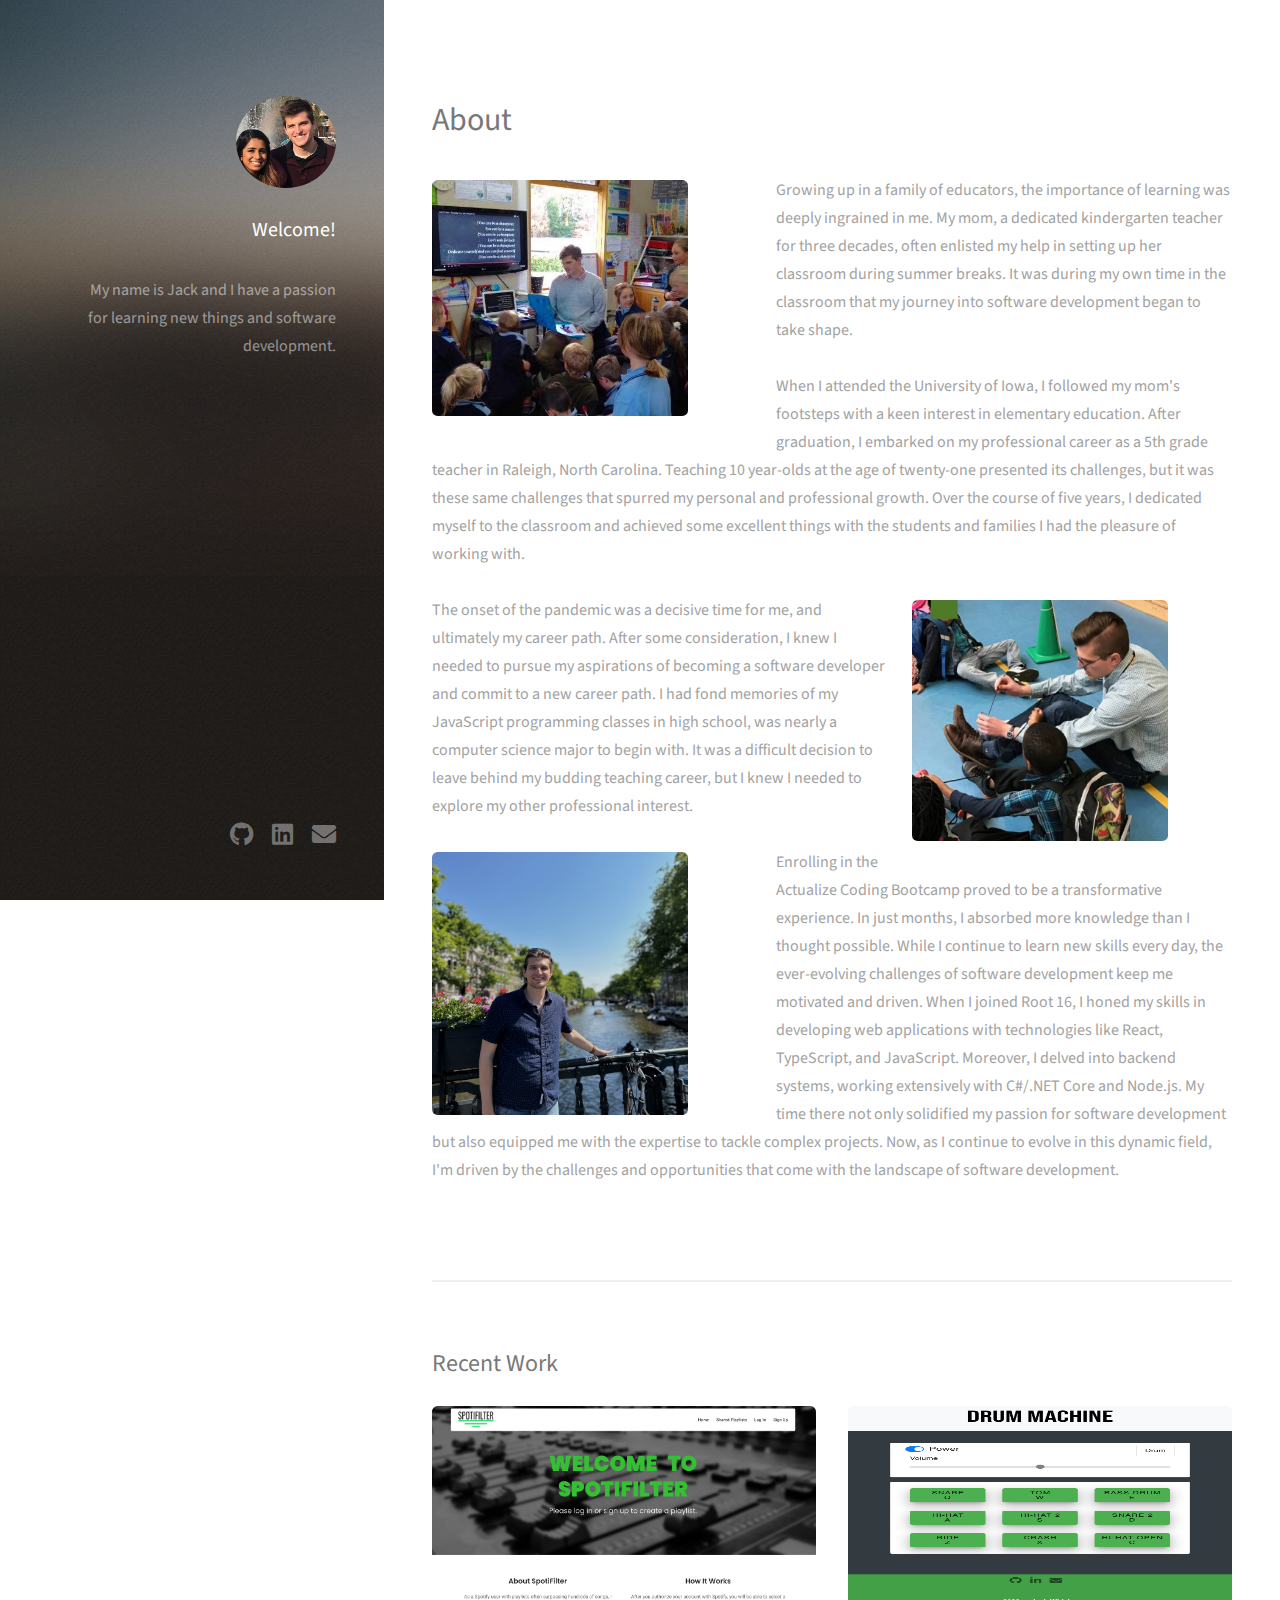
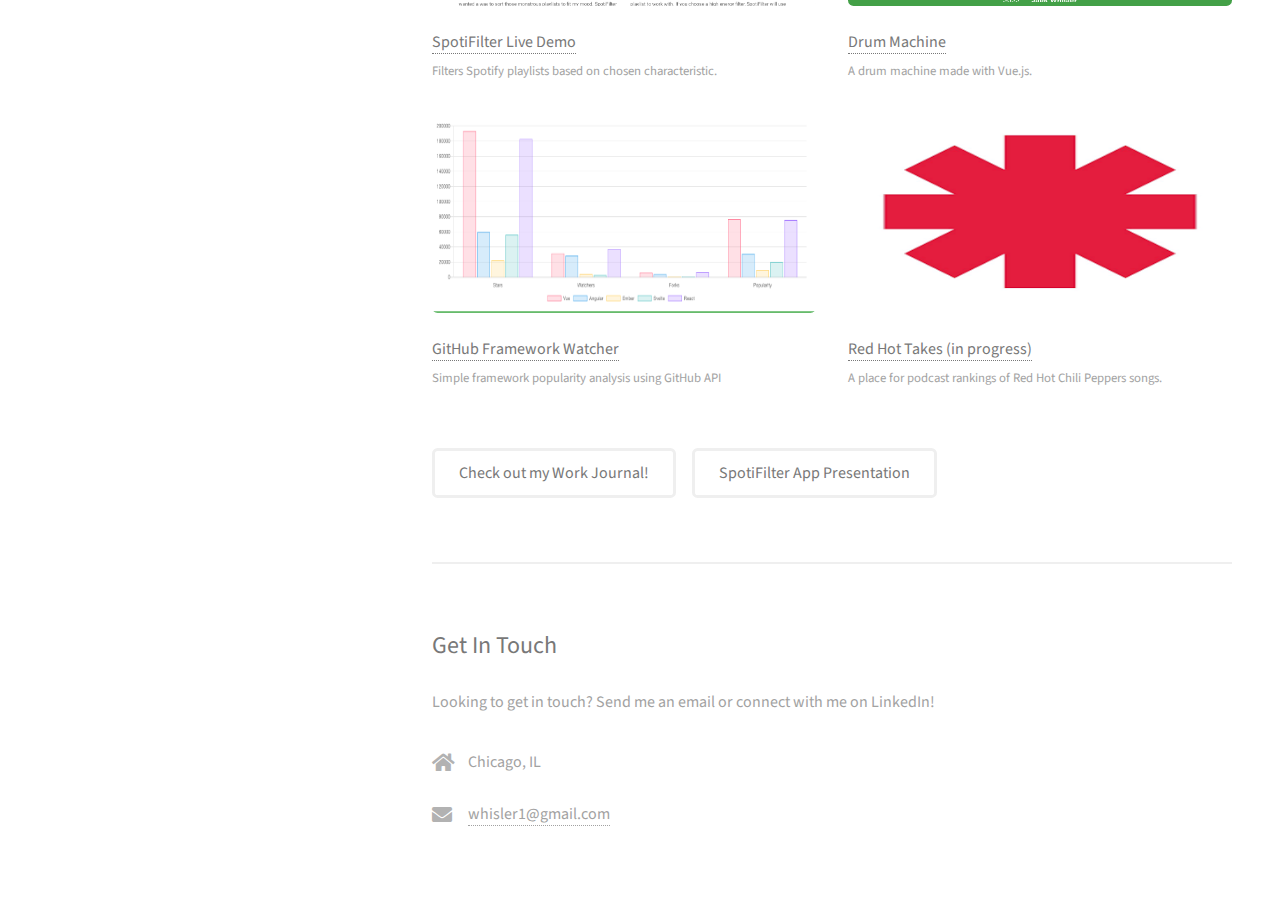
==== index.html @ 27fa299e "bug fixs" ====
<!DOCTYPE HTML>
<!--
	Strata by HTML5 UP
	html5up.net | @ajlkn
	Free for personal and commercial use under the CCA 3.0 license (html5up.net/license)
-->
<html>

<head>
	<title>Jack Whisler</title>
	<meta charset="utf-8" />
	<meta name="viewport" content="width=device-width, initial-scale=1, user-scalable=no" />
	<link rel="icon" href="./images/favicon.ico" />
	<link rel="stylesheet" href="assets/css/main.css" />
</head>

<body>

	<!-- Header -->
	<header id="header">
		<div class="inner">
			<a href="#" class="image avatar"><img src="images/new_york.jpg" alt="" /></a>
			<h1><strong>Welcome!</strong><br /></h1> <br>
				My name is Jack and I have a passion <br />
				for learning new things and software development.</h1>
			</header>
		</div>
	</header>

	<!-- Main -->
	<div id="main">

		<!-- One -->
		<section id="one">
			<header class="major">
				<h2>About</h2>
			</header>
			<p>
				<span class="image left"><img src="images/nz_teaching.jpg" alt="" /></span>
				Growing up in a family of educators, the importance of learning was deeply ingrained in me. My mom, a dedicated
				 kindergarten teacher for three decades, often enlisted my help in setting up her classroom during summer breaks.
				  It was during my own time in the classroom that my journey into software development began to take shape.
			
				<br><br>
			
				When I attended the University of Iowa, I followed my mom's footsteps with a keen 
				interest in elementary education. After graduation, I embarked on my professional career as a 5th grade teacher in Raleigh, North Carolina. 
				Teaching 10 year-olds at the age of twenty-one presented its challenges, but it was these same challenges that spurred my personal and professional growth.
				Over the course of five years, I dedicated myself to the classroom and achieved some excellent things with the students and families I had the pleasure of working with. 
				<br><br>
			
				<span class="image right"><img src="images/teaching.jpg" alt="" /></span>
				The onset of the pandemic was a decisive time for me, and ultimately my career path. After some consideration, I knew I needed to pursue my aspirations 
				of becoming a software developer and commit to a new career path. I had fond memories of my JavaScript programming classes in high school, was 
				nearly a computer science major to begin with. It was a difficult decision to leave behind my 
				budding teaching career, but I knew I needed to explore my other professional interest.
				<br><br>

				<span class="image left"><img src="images/amsterdam.jpg" alt="" /></span>
				Enrolling in the Actualize Coding Bootcamp proved to be a 
				transformative experience. In just months, I absorbed more knowledge than I thought possible. While I continue 
				to learn new skills every day, the ever-evolving challenges of software development keep me motivated and driven. When I joined Root 16, 
				 I honed my skills in developing web applications with technologies like React, TypeScript, and JavaScript. Moreover, I 
				delved into backend systems, working extensively with C#/.NET Core and Node.js. My time there not only solidified my passion for software
				 development but also equipped me with the expertise to tackle complex projects. Now, as I continue to evolve in this dynamic field, I'm driven 
				 by the challenges and opportunities that come with the landscape of software development.

			</p>
			
			<ul class="actions">
				<!--<li><a href="#" class="button">Learn More</a></li>-->
			</ul>
		</section>
		
		
		<section id="two">
		
			<h2>Recent Work</h2>
			<div class="row">
				<article class="col-6 col-12-xsmall work-item">
					<a href="images/Spotifilter.png" class="image fit thumb"><img src="images/Spotifilter.png" alt="" /></a>
					<h3><a href="https://spotifilter.netlify.app/" alt="Spotifilter Landing Page" >SpotiFilter Live Demo</a></h3>
					<p>Filters Spotify playlists based on chosen characteristic.</p>
				</article>
				<article class="col-6 col-12-xsmall work-item">
					<a href="images/drum_machine.png" class="image fit thumb"><img src="images/drum_machine.png" alt="" /></a>
					<h3><a href="https://drum-machine-2022.netlify.app/" alt="Drum Machine" >Drum Machine</a></h3>
					<p>A drum machine made with Vue.js.</p>
				</article>
				<article class="col-6 col-12-xsmall work-item">
					<a href="images/framework_watcher.png" class="image fit thumb"><img src="images/framework_watcher.png" alt="" /></a>
					<h3><a href="https://github-framework-watcher.netlify.app/" alt="Framework Watcher" >GitHub Framework Watcher</a></h3>
					<p>Simple framework popularity analysis using GitHub API</p>
				</article>
				<article class="col-6 col-12-xsmall work-item">
					<a href="images/rhcp.png" class="image fit thumb"><img src="images/rhcp.png" alt="" /></a>
					<h3><a href="https://redhottakes.netlify.app/" alt="RedHotTakes" >Red Hot Takes (in progress)</a></h3>
					<p>A place for podcast rankings of Red Hot Chili Peppers songs.</p>
				</article>

			</div>	
			<br>

			<ul class="actions">
				<li><a href="work-journal.html" class="button">Check out my Work Journal!</a></li>
			
				<li><a href="https://drive.google.com/file/d/1JFw2RTTlNmSMR3A8lr3CQsEeKfN2odBV/view?usp=sharing"  target="_blank" class="button">SpotiFilter App Presentation</a></li>
			</ul>
		</section>

		<!-- Three -->
		<section id="three">

			<h2>Get In Touch</h2>
			<p>Looking to get in touch? Send me an email or connect with me on LinkedIn! </p>
			<div class="row">
			
				<div class="col-4 col-12-small">
					<ul class="labeled-icons">
						<li>
							<h3 class="icon solid fa-home"><span class="label">Location</span></h3>
							Chicago, IL
						<li>
							<h3 class="icon solid fa-envelope"><span class="label">Email</span></h3>
							<a href="#">whisler1@gmail.com</a>
						</li>
					</ul>
				</div>
			</div>
		</section>

		<!-- Four -->
		<!--
		<section id="four">
			<h2>Elements</h2>

			<section>
				<h4>Text</h4>
				<p>This is <b>bold</b> and this is <strong>strong</strong>. This is <i>italic</i> and this is
					<em>emphasized</em>.
					This is <sup>superscript</sup> text and this is <sub>subscript</sub> text.
					This is <u>underlined</u> and this is code: <code>for (;;) { ... }</code>. Finally, <a href="#">this is a
						link</a>.
				</p>
				<hr />
				<header>
					<h4>Heading with a Subtitle</h4>
					<p>Lorem ipsum dolor sit amet nullam id egestas urna aliquam</p>
				</header>
				<p>Nunc lacinia ante nunc ac lobortis. Interdum adipiscing gravida odio porttitor sem non mi integer non
					faucibus ornare mi ut ante amet placerat aliquet. Volutpat eu sed ante lacinia sapien lorem accumsan varius
					montes viverra nibh in adipiscing blandit tempus accumsan.</p>
				<header>
					<h5>Heading with a Subtitle</h5>
					<p>Lorem ipsum dolor sit amet nullam id egestas urna aliquam</p>
				</header>
				<p>Nunc lacinia ante nunc ac lobortis. Interdum adipiscing gravida odio porttitor sem non mi integer non
					faucibus ornare mi ut ante amet placerat aliquet. Volutpat eu sed ante lacinia sapien lorem accumsan varius
					montes viverra nibh in adipiscing blandit tempus accumsan.</p>
				<hr />
				<h2>Heading Level 2</h2>
				<h3>Heading Level 3</h3>
				<h4>Heading Level 4</h4>
				<h5>Heading Level 5</h5>
				<h6>Heading Level 6</h6>
				<hr />
				<h5>Blockquote</h5>
				<blockquote>Fringilla nisl. Donec accumsan interdum nisi, quis tincidunt felis sagittis eget tempus euismod.
					Vestibulum ante ipsum primis in faucibus vestibulum. Blandit adipiscing eu felis iaculis volutpat ac
					adipiscing accumsan faucibus. Vestibulum ante ipsum primis in faucibus lorem ipsum dolor sit amet nullam
					adipiscing eu felis.</blockquote>
				<h5>Preformatted</h5>
				<pre><code>i = 0;

while (!deck.isInOrder()) {
print 'Iteration ' + i;
deck.shuffle();
i++;
}

print 'It took ' + i + ' iterations to sort the deck.';</code></pre>
			</section>

			<section>
				<h4>Lists</h4>
				<div class="row">
					<div class="col-6 col-12-xsmall">
						<h5>Unordered</h5>
						<ul>
							<li>Dolor pulvinar etiam magna etiam.</li>
							<li>Sagittis adipiscing lorem eleifend.</li>
							<li>Felis enim feugiat dolore viverra.</li>
						</ul>
						<h5>Alternate</h5>
						<ul class="alt">
							<li>Dolor pulvinar etiam magna etiam.</li>
							<li>Sagittis adipiscing lorem eleifend.</li>
							<li>Felis enim feugiat dolore viverra.</li>
						</ul>
					</div>
					<div class="col-6 col-12-xsmall">
						<h5>Ordered</h5>
						<ol>
							<li>Dolor pulvinar etiam magna etiam.</li>
							<li>Etiam vel felis at lorem sed viverra.</li>
							<li>Felis enim feugiat dolore viverra.</li>
							<li>Dolor pulvinar etiam magna etiam.</li>
							<li>Etiam vel felis at lorem sed viverra.</li>
							<li>Felis enim feugiat dolore viverra.</li>
						</ol>
						<h5>Icons</h5>
						<ul class="icons">
							<li><a href="https://www.linkedin.com/in/jackwhisler/" class="icon brands fa-github"><span
										class="label">Github</span></a></li>
						</ul>
					</div>
				</div>
				<h5>Actions</h5>
				<ul class="actions">
					<li><a href="#" class="button primary">Default</a></li>
					<li><a href="#" class="button">Default</a></li>
				</ul>
				<ul class="actions small">
					<li><a href="#" class="button primary small">Small</a></li>
					<li><a href="#" class="button small">Small</a></li>
				</ul>
				<div class="row">
					<div class="col-6 col-12-small">
						<ul class="actions stacked">
							<li><a href="#" class="button primary">Default</a></li>
							<li><a href="#" class="button">Default</a></li>
						</ul>
					</div>
					<div class="col-6 col-12-small">
						<ul class="actions stacked">
							<li><a href="#" class="button primary small">Small</a></li>
							<li><a href="#" class="button small">Small</a></li>
						</ul>
					</div>
					<div class="col-6 col-12-small">
						<ul class="actions stacked">
							<li><a href="#" class="button primary fit">Default</a></li>
							<li><a href="#" class="button fit">Default</a></li>
						</ul>
					</div>
					<div class="col-6 col-12-small">
						<ul class="actions stacked">
							<li><a href="#" class="button primary small fit">Small</a></li>
							<li><a href="#" class="button small fit">Small</a></li>
						</ul>
					</div>
				</div>
			</section>

			<section>
				<h4>Table</h4>
				<h5>Default</h5>
				<div class="table-wrapper">
					<table>
						<thead>
							<tr>
								<th>Name</th>
								<th>Description</th>
								<th>Price</th>
							</tr>
						</thead>
						<tbody>
							<tr>
								<td>Item One</td>
								<td>Ante turpis integer aliquet porttitor.</td>
								<td>29.99</td>
							</tr>
							<tr>
								<td>Item Two</td>
								<td>Vis ac commodo adipiscing arcu aliquet.</td>
								<td>19.99</td>
							</tr>
							<tr>
								<td>Item Three</td>
								<td> Morbi faucibus arcu accumsan lorem.</td>
								<td>29.99</td>
							</tr>
							<tr>
								<td>Item Four</td>
								<td>Vitae integer tempus condimentum.</td>
								<td>19.99</td>
							</tr>
							<tr>
								<td>Item Five</td>
								<td>Ante turpis integer aliquet porttitor.</td>
								<td>29.99</td>
							</tr>
						</tbody>
						<tfoot>
							<tr>
								<td colspan="2"></td>
								<td>100.00</td>
							</tr>
						</tfoot>
					</table>
				</div>

				<h5>Alternate</h5>
				<div class="table-wrapper">
					<table class="alt">
						<thead>
							<tr>
								<th>Name</th>
								<th>Description</th>
								<th>Price</th>
							</tr>
						</thead>
						<tbody>
							<tr>
								<td>Item One</td>
								<td>Ante turpis integer aliquet porttitor.</td>
								<td>29.99</td>
							</tr>
							<tr>
								<td>Item Two</td>
								<td>Vis ac commodo adipiscing arcu aliquet.</td>
								<td>19.99</td>
							</tr>
							<tr>
								<td>Item Three</td>
								<td> Morbi faucibus arcu accumsan lorem.</td>
								<td>29.99</td>
							</tr>
							<tr>
								<td>Item Four</td>
								<td>Vitae integer tempus condimentum.</td>
								<td>19.99</td>
							</tr>
							<tr>
								<td>Item Five</td>
								<td>Ante turpis integer aliquet porttitor.</td>
								<td>29.99</td>
							</tr>
						</tbody>
						<tfoot>
							<tr>
								<td colspan="2"></td>
								<td>100.00</td>
							</tr>
						</tfoot>
					</table>
				</div>
			</section>

			<section>
				<h4>Buttons</h4>
				<ul class="actions">
					<li><a href="#" class="button primary">Primary</a></li>
					<li><a href="#" class="button">Default</a></li>
				</ul>
				<ul class="actions">
					<li><a href="#" class="button large">Large</a></li>
					<li><a href="#" class="button">Default</a></li>
					<li><a href="#" class="button small">Small</a></li>
				</ul>
				<ul class="actions fit">
					<li><a href="#" class="button primary fit">Fit</a></li>
					<li><a href="#" class="button fit">Fit</a></li>
				</ul>
				<ul class="actions fit small">
					<li><a href="#" class="button primary fit small">Fit + Small</a></li>
					<li><a href="#" class="button fit small">Fit + Small</a></li>
				</ul>
				<ul class="actions">
					<li><a href="#" class="button primary icon solid fa-download">Icon</a></li>
					<li><a href="#" class="button icon solid fa-download">Icon</a></li>
				</ul>
				<ul class="actions">
					<li><span class="button primary disabled">Primary</span></li>
					<li><span class="button disabled">Default</span></li>
				</ul>
			</section>

			<section>
				<h4>Form</h4>
				<form method="post" action="#">
					<div class="row gtr-uniform gtr-50">
						<div class="col-6 col-12-xsmall">
							<input type="text" name="demo-name" id="demo-name" value="" placeholder="Name" />
						</div>
						<div class="col-6 col-12-xsmall">
							<input type="email" name="demo-email" id="demo-email" value="" placeholder="Email" />
						</div>
						<div class="col-12">
							<select name="demo-category" id="demo-category">
								<option value="">- Category -</option>
								<option value="1">Manufacturing</option>
								<option value="1">Shipping</option>
								<option value="1">Administration</option>
								<option value="1">Human Resources</option>
							</select>
						</div>
						<div class="col-4 col-12-small">
							<input type="radio" id="demo-priority-low" name="demo-priority" checked>
							<label for="demo-priority-low">Low Priority</label>
						</div>
						<div class="col-4 col-12-small">
							<input type="radio" id="demo-priority-normal" name="demo-priority">
							<label for="demo-priority-normal">Normal Priority</label>
						</div>
						<div class="col-4 col-12-small">
							<input type="radio" id="demo-priority-high" name="demo-priority">
							<label for="demo-priority-high">High Priority</label>
						</div>
						<div class="col-6 col-12-small">
							<input type="checkbox" id="demo-copy" name="demo-copy">
							<label for="demo-copy">Email me a copy of this message</label>
						</div>
						<div class="col-6 col-12-small">
							<input type="checkbox" id="demo-human" name="demo-human" checked>
							<label for="demo-human">I am a human and not a robot</label>
						</div>
						<div class="col-12">
							<textarea name="demo-message" id="demo-message" placeholder="Enter your message" rows="6"></textarea>
						</div>
						<div class="col-12">
							<ul class="actions">
								<li><input type="submit" value="Send Message" class="primary" /></li>
								<li><input type="reset" value="Reset" /></li>
							</ul>
						</div>
					</div>
				</form>
			</section>

			<section>
				<h4>Image</h4>
				<h5>Fit</h5>
				<div class="box alt">
					<div class="row gtr-50 gtr-uniform">
						<div class="col-12"><span class="image fit"><img src="images/fulls/05.jpg" alt="" /></span></div>
						<div class="col-4"><span class="image fit"><img src="images/thumbs/01.jpg" alt="" /></span></div>
						<div class="col-4"><span class="image fit"><img src="images/thumbs/02.jpg" alt="" /></span></div>
						<div class="col-4"><span class="image fit"><img src="images/thumbs/03.jpg" alt="" /></span></div>
						<div class="col-4"><span class="image fit"><img src="images/thumbs/04.jpg" alt="" /></span></div>
						<div class="col-4"><span class="image fit"><img src="images/thumbs/05.jpg" alt="" /></span></div>
						<div class="col-4"><span class="image fit"><img src="images/thumbs/06.jpg" alt="" /></span></div>
						<div class="col-4"><span class="image fit"><img src="images/thumbs/03.jpg" alt="" /></span></div>
						<div class="col-4"><span class="image fit"><img src="images/thumbs/02.jpg" alt="" /></span></div>
						<div class="col-4"><span class="image fit"><img src="images/thumbs/01.jpg" alt="" /></span></div>
					</div>
				</div>
				<h5>Left &amp; Right</h5>
				<p><span class="image left"><img src="images/avatar.jpg" alt="" /></span>Fringilla nisl. Donec accumsan interdum
					nisi, quis tincidunt felis sagittis eget. tempus euismod. Vestibulum ante ipsum primis in faucibus vestibulum.
					Blandit adipiscing eu felis iaculis volutpat ac adipiscing accumsan eu faucibus. Integer ac pellentesque
					praesent tincidunt felis sagittis eget. tempus euismod. Vestibulum ante ipsum primis in faucibus vestibulum.
					Blandit adipiscing eu felis iaculis volutpat ac adipiscing accumsan eu faucibus. Integer ac pellentesque
					praesent. Donec accumsan interdum nisi, quis tincidunt felis sagittis eget. tempus euismod. Vestibulum ante
					ipsum primis in faucibus vestibulum. Blandit adipiscing eu felis iaculis volutpat ac adipiscing accumsan eu
					faucibus. Integer ac pellentesque praesent tincidunt felis sagittis eget. tempus euismod. Vestibulum ante
					ipsum primis in faucibus vestibulum. Blandit adipiscing eu felis iaculis volutpat ac adipiscing accumsan eu
					faucibus. Integer ac pellentesque praesent.</p>
				<p><span class="image right"><img src="images/avatar.jpg" alt="" /></span>Fringilla nisl. Donec accumsan
					interdum nisi, quis tincidunt felis sagittis eget. tempus euismod. Vestibulum ante ipsum primis in faucibus
					vestibulum. Blandit adipiscing eu felis iaculis volutpat ac adipiscing accumsan eu faucibus. Integer ac
					pellentesque praesent tincidunt felis sagittis eget. tempus euismod. Vestibulum ante ipsum primis in faucibus
					vestibulum. Blandit adipiscing eu felis iaculis volutpat ac adipiscing accumsan eu faucibus. Integer ac
					pellentesque praesent. Donec accumsan interdum nisi, quis tincidunt felis sagittis eget. tempus euismod.
					Vestibulum ante ipsum primis in faucibus vestibulum. Blandit adipiscing eu felis iaculis volutpat ac
					adipiscing accumsan eu faucibus. Integer ac pellentesque praesent tincidunt felis sagittis eget. tempus
					euismod. Vestibulum ante ipsum primis in faucibus vestibulum. Blandit adipiscing eu felis iaculis volutpat ac
					adipiscing accumsan eu faucibus. Integer ac pellentesque praesent.</p>
			</section>

		</section>


	</div>
-->
		<!-- Footer -->
		<footer id="footer">
			<div class="inner">

				<ul class="icons">
					<li><a href="https://github.com/jackwhisler1" target="_blank" class="icon brands fa-github"><span
								class="label">Github</span></a>
					</li>
					<li><a href="https://www.linkedin.com/in/jackwhisler/" target="_blank" class="icon brands fa-linkedin"><span
								class="label">LinkedIn</span></a>
					</li>
					<li><a href="mailto:whisler1@gmail.com" target="_blank" class="icon solid fa-envelope"><span
								class="label">Email</span></a>
					</li>
				</ul>
			</div>
		</footer>

		<!-- Scripts -->
		<script src="assets/js/jquery.min.js"></script>
		<script src="assets/js/jquery.poptrox.min.js"></script>
		<script src="assets/js/browser.min.js"></script>
		<script src="assets/js/breakpoints.min.js"></script>
		<script src="assets/js/util.js"></script>
		<script src="assets/js/main.js"></script>

</body>

</html>
---- assets/css/main.css ----
@import url("fontawesome-all.min.css");
@import url("https://fonts.googleapis.com/css?family=Source+Sans+Pro:400,400italic");

/*
	Strata by HTML5 UP
	html5up.net | @ajlkn
	Free for personal and commercial use under the CCA 3.0 license (html5up.net/license)
*/

.work-journal h1 {
  color: black;
  font-family: "Frijole", cursive;
  font-size: 3em !important;
}

html,
body,
div,
span,
applet,
object,
iframe,
h1,
h2,
h3,
h4,
h5,
h6,
p,
blockquote,
pre,
a,
abbr,
acronym,
address,
big,
cite,
code,
del,
dfn,
em,
img,
ins,
kbd,
q,
s,
samp,
small,
strike,
strong,
sub,
sup,
tt,
var,
b,
u,
i,
center,
dl,
dt,
dd,
ol,
ul,
li,
fieldset,
form,
label,
legend,
table,
caption,
tbody,
tfoot,
thead,
tr,
th,
td,
article,
aside,
canvas,
details,
embed,
figure,
figcaption,
footer,
header,
hgroup,
menu,
nav,
output,
ruby,
section,
summary,
time,
mark,
audio,
video {
  margin: 0;
  padding: 0;
  border: 0;
  font-size: 100%;
  font: inherit;
  vertical-align: baseline;
}

article,
aside,
details,
figcaption,
figure,
footer,
header,
hgroup,
menu,
nav,
section {
  display: block;
}

body {
  line-height: 1;
}

ol,
ul {
  list-style: none;
}

blockquote,
q {
  quotes: none;
}

blockquote:before,
blockquote:after,
q:before,
q:after {
  content: "";
  content: none;
}

table {
  border-collapse: collapse;
  border-spacing: 0;
}

body {
  -webkit-text-size-adjust: none;
}

mark {
  background-color: transparent;
  color: inherit;
}

input::-moz-focus-inner {
  border: 0;
  padding: 0;
}

input,
select,
textarea {
  -moz-appearance: none;
  -webkit-appearance: none;
  -ms-appearance: none;
  appearance: none;
}

/* Basic */

html {
  box-sizing: border-box;
}

*,
*:before,
*:after {
  box-sizing: inherit;
}

body {
  background: #fff;
}

body.is-preload *,
body.is-preload *:before,
body.is-preload *:after {
  -moz-animation: none !important;
  -webkit-animation: none !important;
  -ms-animation: none !important;
  animation: none !important;
  -moz-transition: none !important;
  -webkit-transition: none !important;
  -ms-transition: none !important;
  transition: none !important;
}

body,
input,
select,
textarea {
  color: #a2a2a2;
  font-family: "Source Sans Pro", Helvetica, sans-serif;
  font-size: 16pt;
  font-weight: 400;
  line-height: 1.75em;
}

a {
  -moz-transition: color 0.2s ease-in-out, border-color 0.2s ease-in-out;
  -webkit-transition: color 0.2s ease-in-out, border-color 0.2s ease-in-out;
  -ms-transition: color 0.2s ease-in-out, border-color 0.2s ease-in-out;
  transition: color 0.2s ease-in-out, border-color 0.2s ease-in-out;
  border-bottom: dotted 1px;
  color: #49bf9d;
  text-decoration: none;
}

a:hover {
  border-bottom-color: transparent;
  color: #49bf9d !important;
  text-decoration: none;
}

strong,
b {
  color: #787878;
  font-weight: 400;
}

em,
i {
  font-style: italic;
}

p {
  margin: 0 0 2em 0;
}

h1,
h2,
h3,
h4,
h5,
h6 {
  color: #787878;
  font-weight: 400;
  line-height: 1em;
  margin: 0 0 1em 0;
}

h1 a,
h2 a,
h3 a,
h4 a,
h5 a,
h6 a {
  color: inherit;
  text-decoration: none;
}

h1 {
  font-size: 2em;
  line-height: 1.5em;
}

h2 {
  font-size: 1.5em;
  line-height: 1.5em;
}

h3 {
  font-size: 1.25em;
  line-height: 1.5em;
}

h4 {
  font-size: 1.1em;
  line-height: 1.5em;
}

h5 {
  font-size: 0.9em;
  line-height: 1.5em;
}

h6 {
  font-size: 0.7em;
  line-height: 1.5em;
}

sub {
  font-size: 0.8em;
  position: relative;
  top: 0.5em;
}

sup {
  font-size: 0.8em;
  position: relative;
  top: -0.5em;
}

hr {
  border: 0;
  border-bottom: solid 2px #efefef;
  margin: 2em 0;
}

hr.major {
  margin: 3em 0;
}

blockquote {
  border-left: solid 6px #efefef;
  font-style: italic;
  margin: 0 0 2em 0;
  padding: 0.5em 0 0.5em 1.5em;
}

code {
  background: #f7f7f7;
  border-radius: 0.35em;
  border: solid 2px #efefef;
  font-family: "Courier New", monospace;
  font-size: 0.9em;
  margin: 0 0.25em;
  padding: 0.25em 0.65em;
}

pre {
  -webkit-overflow-scrolling: touch;
  font-family: "Courier New", monospace;
  font-size: 0.9em;
  margin: 0 0 2em 0;
}

pre code {
  display: block;
  line-height: 1.75em;
  padding: 1em 1.5em;
  overflow-x: auto;
}

.align-left {
  text-align: left;
}

.align-center {
  text-align: center;
}

.align-right {
  text-align: right;
}

/* Container */

.container {
  margin: 0 auto;
  max-width: calc(100% - 4em);
  width: 100%;
}

.container.xsmall {
  width: 25%;
}

.container.small {
  width: 50%;
}

.container.medium {
  width: 75%;
}

.container.large {
  width: 125%;
}

.container.xlarge {
  width: 150%;
}

.container.max {
  width: 100%;
}

@media screen and (max-width: 980px) {
  .container {
    width: 100% !important;
    max-width: 100% !important;
  }
}

@media screen and (max-width: 480px) {
  .container {
    max-width: calc(100% - 3em);
  }
}

/* Row */

.row {
  display: flex;
  flex-wrap: wrap;
  box-sizing: border-box;
  align-items: stretch;
}

.row > * {
  box-sizing: border-box;
}

.row.gtr-uniform > * > :last-child {
  margin-bottom: 0;
}

.row.aln-left {
  justify-content: flex-start;
}

.row.aln-center {
  justify-content: center;
}

.row.aln-right {
  justify-content: flex-end;
}

.row.aln-top {
  align-items: flex-start;
}

.row.aln-middle {
  align-items: center;
}

.row.aln-bottom {
  align-items: flex-end;
}

.row > .imp {
  order: -1;
}

.row > .col-1 {
  width: 8.33333%;
}

.row > .off-1 {
  margin-left: 8.33333%;
}

.row > .col-2 {
  width: 16.66667%;
}

.row > .off-2 {
  margin-left: 16.66667%;
}

.row > .col-3 {
  width: 25%;
}

.row > .off-3 {
  margin-left: 25%;
}

.row > .col-4 {
  width: 33.33333%;
}

.row > .off-4 {
  margin-left: 33.33333%;
}

.row > .col-5 {
  width: 41.66667%;
}

.row > .off-5 {
  margin-left: 41.66667%;
}

.row > .col-6 {
  width: 50%;
}

.row > .off-6 {
  margin-left: 50%;
}

.row > .col-7 {
  width: 58.33333%;
}

.row > .off-7 {
  margin-left: 58.33333%;
}

.row > .col-8 {
  width: 66.66667%;
}

.row > .off-8 {
  margin-left: 66.66667%;
}

.row > .col-9 {
  width: 75%;
}

.row > .off-9 {
  margin-left: 75%;
}

.row > .col-10 {
  width: 83.33333%;
}

.row > .off-10 {
  margin-left: 83.33333%;
}

.row > .col-11 {
  width: 91.66667%;
}

.row > .off-11 {
  margin-left: 91.66667%;
}

.row > .col-12 {
  width: 100%;
}

.row > .off-12 {
  margin-left: 100%;
}

.row.gtr-0 {
  margin-top: 0;
  margin-left: 0em;
}

.row.gtr-0 > * {
  padding: 0 0 0 0em;
}

.row.gtr-0.gtr-uniform {
  margin-top: 0em;
}

.row.gtr-0.gtr-uniform > * {
  padding-top: 0em;
}

.row.gtr-25 {
  margin-top: 0;
  margin-left: -0.625em;
}

.row.gtr-25 > * {
  padding: 0 0 0 0.625em;
}

.row.gtr-25.gtr-uniform {
  margin-top: -0.625em;
}

.row.gtr-25.gtr-uniform > * {
  padding-top: 0.625em;
}

.row.gtr-50 {
  margin-top: 0;
  margin-left: -1.25em;
}

.row.gtr-50 > * {
  padding: 0 0 0 1.25em;
}

.row.gtr-50.gtr-uniform {
  margin-top: -1.25em;
}

.row.gtr-50.gtr-uniform > * {
  padding-top: 1.25em;
}

.row {
  margin-top: 0;
  margin-left: -2.5em;
}

.row > * {
  padding: 0 0 0 2.5em;
}

.row.gtr-uniform {
  margin-top: -2.5em;
}

.row.gtr-uniform > * {
  padding-top: 2.5em;
}

.row.gtr-150 {
  margin-top: 0;
  margin-left: -3.75em;
}

.row.gtr-150 > * {
  padding: 0 0 0 3.75em;
}

.row.gtr-150.gtr-uniform {
  margin-top: -3.75em;
}

.row.gtr-150.gtr-uniform > * {
  padding-top: 3.75em;
}

.row.gtr-200 {
  margin-top: 0;
  margin-left: -5em;
}

.row.gtr-200 > * {
  padding: 0 0 0 5em;
}

.row.gtr-200.gtr-uniform {
  margin-top: -5em;
}

.row.gtr-200.gtr-uniform > * {
  padding-top: 5em;
}

@media screen and (max-width: 1800px) {
  .row {
    display: flex;
    flex-wrap: wrap;
    box-sizing: border-box;
    align-items: stretch;
  }

  .row > * {
    box-sizing: border-box;
  }

  .row.gtr-uniform > * > :last-child {
    margin-bottom: 0;
  }

  .row.aln-left {
    justify-content: flex-start;
  }

  .row.aln-center {
    justify-content: center;
  }

  .row.aln-right {
    justify-content: flex-end;
  }

  .row.aln-top {
    align-items: flex-start;
  }

  .row.aln-middle {
    align-items: center;
  }

  .row.aln-bottom {
    align-items: flex-end;
  }

  .row > .imp-xlarge {
    order: -1;
  }

  .row > .col-1-xlarge {
    width: 8.33333%;
  }

  .row > .off-1-xlarge {
    margin-left: 8.33333%;
  }

  .row > .col-2-xlarge {
    width: 16.66667%;
  }

  .row > .off-2-xlarge {
    margin-left: 16.66667%;
  }

  .row > .col-3-xlarge {
    width: 25%;
  }

  .row > .off-3-xlarge {
    margin-left: 25%;
  }

  .row > .col-4-xlarge {
    width: 33.33333%;
  }

  .row > .off-4-xlarge {
    margin-left: 33.33333%;
  }

  .row > .col-5-xlarge {
    width: 41.66667%;
  }

  .row > .off-5-xlarge {
    margin-left: 41.66667%;
  }

  .row > .col-6-xlarge {
    width: 50%;
  }

  .row > .off-6-xlarge {
    margin-left: 50%;
  }

  .row > .col-7-xlarge {
    width: 58.33333%;
  }

  .row > .off-7-xlarge {
    margin-left: 58.33333%;
  }

  .row > .col-8-xlarge {
    width: 66.66667%;
  }

  .row > .off-8-xlarge {
    margin-left: 66.66667%;
  }

  .row > .col-9-xlarge {
    width: 75%;
  }

  .row > .off-9-xlarge {
    margin-left: 75%;
  }

  .row > .col-10-xlarge {
    width: 83.33333%;
  }

  .row > .off-10-xlarge {
    margin-left: 83.33333%;
  }

  .row > .col-11-xlarge {
    width: 91.66667%;
  }

  .row > .off-11-xlarge {
    margin-left: 91.66667%;
  }

  .row > .col-12-xlarge {
    width: 100%;
  }

  .row > .off-12-xlarge {
    margin-left: 100%;
  }

  .row.gtr-0 {
    margin-top: 0;
    margin-left: 0em;
  }

  .row.gtr-0 > * {
    padding: 0 0 0 0em;
  }

  .row.gtr-0.gtr-uniform {
    margin-top: 0em;
  }

  .row.gtr-0.gtr-uniform > * {
    padding-top: 0em;
  }

  .row.gtr-25 {
    margin-top: 0;
    margin-left: -0.625em;
  }

  .row.gtr-25 > * {
    padding: 0 0 0 0.625em;
  }

  .row.gtr-25.gtr-uniform {
    margin-top: -0.625em;
  }

  .row.gtr-25.gtr-uniform > * {
    padding-top: 0.625em;
  }

  .row.gtr-50 {
    margin-top: 0;
    margin-left: -1.25em;
  }

  .row.gtr-50 > * {
    padding: 0 0 0 1.25em;
  }

  .row.gtr-50.gtr-uniform {
    margin-top: -1.25em;
  }

  .row.gtr-50.gtr-uniform > * {
    padding-top: 1.25em;
  }

  .row {
    margin-top: 0;
    margin-left: -2.5em;
  }

  .row > * {
    padding: 0 0 0 2.5em;
  }

  .row.gtr-uniform {
    margin-top: -2.5em;
  }

  .row.gtr-uniform > * {
    padding-top: 2.5em;
  }

  .row.gtr-150 {
    margin-top: 0;
    margin-left: -3.75em;
  }

  .row.gtr-150 > * {
    padding: 0 0 0 3.75em;
  }

  .row.gtr-150.gtr-uniform {
    margin-top: -3.75em;
  }

  .row.gtr-150.gtr-uniform > * {
    padding-top: 3.75em;
  }

  .row.gtr-200 {
    margin-top: 0;
    margin-left: -5em;
  }

  .row.gtr-200 > * {
    padding: 0 0 0 5em;
  }

  .row.gtr-200.gtr-uniform {
    margin-top: -5em;
  }

  .row.gtr-200.gtr-uniform > * {
    padding-top: 5em;
  }
}

@media screen and (max-width: 1280px) {
  .row {
    display: flex;
    flex-wrap: wrap;
    box-sizing: border-box;
    align-items: stretch;
  }

  .row > * {
    box-sizing: border-box;
  }

  .row.gtr-uniform > * > :last-child {
    margin-bottom: 0;
  }

  .row.aln-left {
    justify-content: flex-start;
  }

  .row.aln-center {
    justify-content: center;
  }

  .row.aln-right {
    justify-content: flex-end;
  }

  .row.aln-top {
    align-items: flex-start;
  }

  .row.aln-middle {
    align-items: center;
  }

  .row.aln-bottom {
    align-items: flex-end;
  }

  .row > .imp-large {
    order: -1;
  }

  .row > .col-1-large {
    width: 8.33333%;
  }

  .row > .off-1-large {
    margin-left: 8.33333%;
  }

  .row > .col-2-large {
    width: 16.66667%;
  }

  .row > .off-2-large {
    margin-left: 16.66667%;
  }

  .row > .col-3-large {
    width: 25%;
  }

  .row > .off-3-large {
    margin-left: 25%;
  }

  .row > .col-4-large {
    width: 33.33333%;
  }

  .row > .off-4-large {
    margin-left: 33.33333%;
  }

  .row > .col-5-large {
    width: 41.66667%;
  }

  .row > .off-5-large {
    margin-left: 41.66667%;
  }

  .row > .col-6-large {
    width: 50%;
  }

  .row > .off-6-large {
    margin-left: 50%;
  }

  .row > .col-7-large {
    width: 58.33333%;
  }

  .row > .off-7-large {
    margin-left: 58.33333%;
  }

  .row > .col-8-large {
    width: 66.66667%;
  }

  .row > .off-8-large {
    margin-left: 66.66667%;
  }

  .row > .col-9-large {
    width: 75%;
  }

  .row > .off-9-large {
    margin-left: 75%;
  }

  .row > .col-10-large {
    width: 83.33333%;
  }

  .row > .off-10-large {
    margin-left: 83.33333%;
  }

  .row > .col-11-large {
    width: 91.66667%;
  }

  .row > .off-11-large {
    margin-left: 91.66667%;
  }

  .row > .col-12-large {
    width: 100%;
  }

  .row > .off-12-large {
    margin-left: 100%;
  }

  .row.gtr-0 {
    margin-top: 0;
    margin-left: 0em;
  }

  .row.gtr-0 > * {
    padding: 0 0 0 0em;
  }

  .row.gtr-0.gtr-uniform {
    margin-top: 0em;
  }

  .row.gtr-0.gtr-uniform > * {
    padding-top: 0em;
  }

  .row.gtr-25 {
    margin-top: 0;
    margin-left: -0.5em;
  }

  .row.gtr-25 > * {
    padding: 0 0 0 0.5em;
  }

  .row.gtr-25.gtr-uniform {
    margin-top: -0.5em;
  }

  .row.gtr-25.gtr-uniform > * {
    padding-top: 0.5em;
  }

  .row.gtr-50 {
    margin-top: 0;
    margin-left: -1em;
  }

  .row.gtr-50 > * {
    padding: 0 0 0 1em;
  }

  .row.gtr-50.gtr-uniform {
    margin-top: -1em;
  }

  .row.gtr-50.gtr-uniform > * {
    padding-top: 1em;
  }

  .row {
    margin-top: 0;
    margin-left: -2em;
  }

  .row > * {
    padding: 0 0 0 2em;
  }

  .row.gtr-uniform {
    margin-top: -2em;
  }

  .row.gtr-uniform > * {
    padding-top: 2em;
  }

  .row.gtr-150 {
    margin-top: 0;
    margin-left: -3em;
  }

  .row.gtr-150 > * {
    padding: 0 0 0 3em;
  }

  .row.gtr-150.gtr-uniform {
    margin-top: -3em;
  }

  .row.gtr-150.gtr-uniform > * {
    padding-top: 3em;
  }

  .row.gtr-200 {
    margin-top: 0;
    margin-left: -4em;
  }

  .row.gtr-200 > * {
    padding: 0 0 0 4em;
  }

  .row.gtr-200.gtr-uniform {
    margin-top: -4em;
  }

  .row.gtr-200.gtr-uniform > * {
    padding-top: 4em;
  }
}

@media screen and (max-width: 980px) {
  .row {
    display: flex;
    flex-wrap: wrap;
    box-sizing: border-box;
    align-items: stretch;
  }

  .row > * {
    box-sizing: border-box;
  }

  .row.gtr-uniform > * > :last-child {
    margin-bottom: 0;
  }

  .row.aln-left {
    justify-content: flex-start;
  }

  .row.aln-center {
    justify-content: center;
  }

  .row.aln-right {
    justify-content: flex-end;
  }

  .row.aln-top {
    align-items: flex-start;
  }

  .row.aln-middle {
    align-items: center;
  }

  .row.aln-bottom {
    align-items: flex-end;
  }

  .row > .imp-medium {
    order: -1;
  }

  .row > .col-1-medium {
    width: 8.33333%;
  }

  .row > .off-1-medium {
    margin-left: 8.33333%;
  }

  .row > .col-2-medium {
    width: 16.66667%;
  }

  .row > .off-2-medium {
    margin-left: 16.66667%;
  }

  .row > .col-3-medium {
    width: 25%;
  }

  .row > .off-3-medium {
    margin-left: 25%;
  }

  .row > .col-4-medium {
    width: 33.33333%;
  }

  .row > .off-4-medium {
    margin-left: 33.33333%;
  }

  .row > .col-5-medium {
    width: 41.66667%;
  }

  .row > .off-5-medium {
    margin-left: 41.66667%;
  }

  .row > .col-6-medium {
    width: 50%;
  }

  .row > .off-6-medium {
    margin-left: 50%;
  }

  .row > .col-7-medium {
    width: 58.33333%;
  }

  .row > .off-7-medium {
    margin-left: 58.33333%;
  }

  .row > .col-8-medium {
    width: 66.66667%;
  }

  .row > .off-8-medium {
    margin-left: 66.66667%;
  }

  .row > .col-9-medium {
    width: 75%;
  }

  .row > .off-9-medium {
    margin-left: 75%;
  }

  .row > .col-10-medium {
    width: 83.33333%;
  }

  .row > .off-10-medium {
    margin-left: 83.33333%;
  }

  .row > .col-11-medium {
    width: 91.66667%;
  }

  .row > .off-11-medium {
    margin-left: 91.66667%;
  }

  .row > .col-12-medium {
    width: 100%;
  }

  .row > .off-12-medium {
    margin-left: 100%;
  }

  .row.gtr-0 {
    margin-top: 0;
    margin-left: 0em;
  }

  .row.gtr-0 > * {
    padding: 0 0 0 0em;
  }

  .row.gtr-0.gtr-uniform {
    margin-top: 0em;
  }

  .row.gtr-0.gtr-uniform > * {
    padding-top: 0em;
  }

  .row.gtr-25 {
    margin-top: 0;
    margin-left: -0.5em;
  }

  .row.gtr-25 > * {
    padding: 0 0 0 0.5em;
  }

  .row.gtr-25.gtr-uniform {
    margin-top: -0.5em;
  }

  .row.gtr-25.gtr-uniform > * {
    padding-top: 0.5em;
  }

  .row.gtr-50 {
    margin-top: 0;
    margin-left: -1em;
  }

  .row.gtr-50 > * {
    padding: 0 0 0 1em;
  }

  .row.gtr-50.gtr-uniform {
    margin-top: -1em;
  }

  .row.gtr-50.gtr-uniform > * {
    padding-top: 1em;
  }

  .row {
    margin-top: 0;
    margin-left: -2em;
  }

  .row > * {
    padding: 0 0 0 2em;
  }

  .row.gtr-uniform {
    margin-top: -2em;
  }

  .row.gtr-uniform > * {
    padding-top: 2em;
  }

  .row.gtr-150 {
    margin-top: 0;
    margin-left: -3em;
  }

  .row.gtr-150 > * {
    padding: 0 0 0 3em;
  }

  .row.gtr-150.gtr-uniform {
    margin-top: -3em;
  }

  .row.gtr-150.gtr-uniform > * {
    padding-top: 3em;
  }

  .row.gtr-200 {
    margin-top: 0;
    margin-left: -4em;
  }

  .row.gtr-200 > * {
    padding: 0 0 0 4em;
  }

  .row.gtr-200.gtr-uniform {
    margin-top: -4em;
  }

  .row.gtr-200.gtr-uniform > * {
    padding-top: 4em;
  }
}

@media screen and (max-width: 736px) {
  .row {
    display: flex;
    flex-wrap: wrap;
    box-sizing: border-box;
    align-items: stretch;
  }

  .row > * {
    box-sizing: border-box;
  }

  .row.gtr-uniform > * > :last-child {
    margin-bottom: 0;
  }

  .row.aln-left {
    justify-content: flex-start;
  }

  .row.aln-center {
    justify-content: center;
  }

  .row.aln-right {
    justify-content: flex-end;
  }

  .row.aln-top {
    align-items: flex-start;
  }

  .row.aln-middle {
    align-items: center;
  }

  .row.aln-bottom {
    align-items: flex-end;
  }

  .row > .imp-small {
    order: -1;
  }

  .row > .col-1-small {
    width: 8.33333%;
  }

  .row > .off-1-small {
    margin-left: 8.33333%;
  }

  .row > .col-2-small {
    width: 16.66667%;
  }

  .row > .off-2-small {
    margin-left: 16.66667%;
  }

  .row > .col-3-small {
    width: 25%;
  }

  .row > .off-3-small {
    margin-left: 25%;
  }

  .row > .col-4-small {
    width: 33.33333%;
  }

  .row > .off-4-small {
    margin-left: 33.33333%;
  }

  .row > .col-5-small {
    width: 41.66667%;
  }

  .row > .off-5-small {
    margin-left: 41.66667%;
  }

  .row > .col-6-small {
    width: 50%;
  }

  .row > .off-6-small {
    margin-left: 50%;
  }

  .row > .col-7-small {
    width: 58.33333%;
  }

  .row > .off-7-small {
    margin-left: 58.33333%;
  }

  .row > .col-8-small {
    width: 66.66667%;
  }

  .row > .off-8-small {
    margin-left: 66.66667%;
  }

  .row > .col-9-small {
    width: 75%;
  }

  .row > .off-9-small {
    margin-left: 75%;
  }

  .row > .col-10-small {
    width: 83.33333%;
  }

  .row > .off-10-small {
    margin-left: 83.33333%;
  }

  .row > .col-11-small {
    width: 91.66667%;
  }

  .row > .off-11-small {
    margin-left: 91.66667%;
  }

  .row > .col-12-small {
    width: 100%;
  }

  .row > .off-12-small {
    margin-left: 100%;
  }

  .row.gtr-0 {
    margin-top: 0;
    margin-left: 0em;
  }

  .row.gtr-0 > * {
    padding: 0 0 0 0em;
  }

  .row.gtr-0.gtr-uniform {
    margin-top: 0em;
  }

  .row.gtr-0.gtr-uniform > * {
    padding-top: 0em;
  }

  .row.gtr-25 {
    margin-top: 0;
    margin-left: -0.375em;
  }

  .row.gtr-25 > * {
    padding: 0 0 0 0.375em;
  }

  .row.gtr-25.gtr-uniform {
    margin-top: -0.375em;
  }

  .row.gtr-25.gtr-uniform > * {
    padding-top: 0.375em;
  }

  .row.gtr-50 {
    margin-top: 0;
    margin-left: -0.75em;
  }

  .row.gtr-50 > * {
    padding: 0 0 0 0.75em;
  }

  .row.gtr-50.gtr-uniform {
    margin-top: -0.75em;
  }

  .row.gtr-50.gtr-uniform > * {
    padding-top: 0.75em;
  }

  .row {
    margin-top: 0;
    margin-left: -1.5em;
  }

  .row > * {
    padding: 0 0 0 1.5em;
  }

  .row.gtr-uniform {
    margin-top: -1.5em;
  }

  .row.gtr-uniform > * {
    padding-top: 1.5em;
  }

  .row.gtr-150 {
    margin-top: 0;
    margin-left: -2.25em;
  }

  .row.gtr-150 > * {
    padding: 0 0 0 2.25em;
  }

  .row.gtr-150.gtr-uniform {
    margin-top: -2.25em;
  }

  .row.gtr-150.gtr-uniform > * {
    padding-top: 2.25em;
  }

  .row.gtr-200 {
    margin-top: 0;
    margin-left: -3em;
  }

  .row.gtr-200 > * {
    padding: 0 0 0 3em;
  }

  .row.gtr-200.gtr-uniform {
    margin-top: -3em;
  }

  .row.gtr-200.gtr-uniform > * {
    padding-top: 3em;
  }
}

@media screen and (max-width: 480px) {
  .row {
    display: flex;
    flex-wrap: wrap;
    box-sizing: border-box;
    align-items: stretch;
  }

  .row > * {
    box-sizing: border-box;
  }

  .row.gtr-uniform > * > :last-child {
    margin-bottom: 0;
  }

  .row.aln-left {
    justify-content: flex-start;
  }

  .row.aln-center {
    justify-content: center;
  }

  .row.aln-right {
    justify-content: flex-end;
  }

  .row.aln-top {
    align-items: flex-start;
  }

  .row.aln-middle {
    align-items: center;
  }

  .row.aln-bottom {
    align-items: flex-end;
  }

  .row > .imp-xsmall {
    order: -1;
  }

  .row > .col-1-xsmall {
    width: 8.33333%;
  }

  .row > .off-1-xsmall {
    margin-left: 8.33333%;
  }

  .row > .col-2-xsmall {
    width: 16.66667%;
  }

  .row > .off-2-xsmall {
    margin-left: 16.66667%;
  }

  .row > .col-3-xsmall {
    width: 25%;
  }

  .row > .off-3-xsmall {
    margin-left: 25%;
  }

  .row > .col-4-xsmall {
    width: 33.33333%;
  }

  .row > .off-4-xsmall {
    margin-left: 33.33333%;
  }

  .row > .col-5-xsmall {
    width: 41.66667%;
  }

  .row > .off-5-xsmall {
    margin-left: 41.66667%;
  }

  .row > .col-6-xsmall {
    width: 50%;
  }

  .row > .off-6-xsmall {
    margin-left: 50%;
  }

  .row > .col-7-xsmall {
    width: 58.33333%;
  }

  .row > .off-7-xsmall {
    margin-left: 58.33333%;
  }

  .row > .col-8-xsmall {
    width: 66.66667%;
  }

  .row > .off-8-xsmall {
    margin-left: 66.66667%;
  }

  .row > .col-9-xsmall {
    width: 75%;
  }

  .row > .off-9-xsmall {
    margin-left: 75%;
  }

  .row > .col-10-xsmall {
    width: 83.33333%;
  }

  .row > .off-10-xsmall {
    margin-left: 83.33333%;
  }

  .row > .col-11-xsmall {
    width: 91.66667%;
  }

  .row > .off-11-xsmall {
    margin-left: 91.66667%;
  }

  .row > .col-12-xsmall {
    width: 100%;
  }

  .row > .off-12-xsmall {
    margin-left: 100%;
  }

  .row.gtr-0 {
    margin-top: 0;
    margin-left: 0em;
  }

  .row.gtr-0 > * {
    padding: 0 0 0 0em;
  }

  .row.gtr-0.gtr-uniform {
    margin-top: 0em;
  }

  .row.gtr-0.gtr-uniform > * {
    padding-top: 0em;
  }

  .row.gtr-25 {
    margin-top: 0;
    margin-left: -0.375em;
  }

  .row.gtr-25 > * {
    padding: 0 0 0 0.375em;
  }

  .row.gtr-25.gtr-uniform {
    margin-top: -0.375em;
  }

  .row.gtr-25.gtr-uniform > * {
    padding-top: 0.375em;
  }

  .row.gtr-50 {
    margin-top: 0;
    margin-left: -0.75em;
  }

  .row.gtr-50 > * {
    padding: 0 0 0 0.75em;
  }

  .row.gtr-50.gtr-uniform {
    margin-top: -0.75em;
  }

  .row.gtr-50.gtr-uniform > * {
    padding-top: 0.75em;
  }

  .row {
    margin-top: 0;
    margin-left: -1.5em;
  }

  .row > * {
    padding: 0 0 0 1.5em;
  }

  .row.gtr-uniform {
    margin-top: -1.5em;
  }

  .row.gtr-uniform > * {
    padding-top: 1.5em;
  }

  .row.gtr-150 {
    margin-top: 0;
    margin-left: -2.25em;
  }

  .row.gtr-150 > * {
    padding: 0 0 0 2.25em;
  }

  .row.gtr-150.gtr-uniform {
    margin-top: -2.25em;
  }

  .row.gtr-150.gtr-uniform > * {
    padding-top: 2.25em;
  }

  .row.gtr-200 {
    margin-top: 0;
    margin-left: -3em;
  }

  .row.gtr-200 > * {
    padding: 0 0 0 3em;
  }

  .row.gtr-200.gtr-uniform {
    margin-top: -3em;
  }

  .row.gtr-200.gtr-uniform > * {
    padding-top: 3em;
  }
}

/* Section/Article */

section.special,
article.special {
  text-align: center;
}

header p {
  color: #b2b2b2;
  position: relative;
  margin: 0 0 1.5em 0;
}

header h2 + p {
  font-size: 1.25em;
  margin-top: -1em;
  line-height: 1.5em;
}

header h3 + p {
  font-size: 1.1em;
  margin-top: -0.8em;
  line-height: 1.5em;
}

header h4 + p,
header h5 + p,
header h6 + p {
  font-size: 0.9em;
  margin-top: -0.6em;
  line-height: 1.5em;
}

header.major h2 {
  font-size: 2em;
}

/* Form */

form {
  margin: 0 0 2em 0;
}

label {
  color: #787878;
  display: block;
  font-size: 0.9em;
  font-weight: 400;
  margin: 0 0 1em 0;
}

input[type="text"],
input[type="password"],
input[type="email"],
select,
textarea {
  -moz-appearance: none;
  -webkit-appearance: none;
  -ms-appearance: none;
  appearance: none;
  background: #f7f7f7;
  border-radius: 0.35em;
  border: solid 2px transparent;
  color: inherit;
  display: block;
  outline: 0;
  padding: 0 0.75em;
  text-decoration: none;
  width: 100%;
}

input[type="text"]:invalid,
input[type="password"]:invalid,
input[type="email"]:invalid,
select:invalid,
textarea:invalid {
  box-shadow: none;
}

input[type="text"]:focus,
input[type="password"]:focus,
input[type="email"]:focus,
select:focus,
textarea:focus {
  border-color: #49bf9d;
}

select {
  background-image: url("data:image/svg+xml;charset=utf8,%3Csvg xmlns='http://www.w3.org/2000/svg' width='40' height='40' preserveAspectRatio='none' viewBox='0 0 40 40'%3E%3Cpath d='M9.4,12.3l10.4,10.4l10.4-10.4c0.2-0.2,0.5-0.4,0.9-0.4c0.3,0,0.6,0.1,0.9,0.4l3.3,3.3c0.2,0.2,0.4,0.5,0.4,0.9 c0,0.4-0.1,0.6-0.4,0.9L20.7,31.9c-0.2,0.2-0.5,0.4-0.9,0.4c-0.3,0-0.6-0.1-0.9-0.4L4.3,17.3c-0.2-0.2-0.4-0.5-0.4-0.9 c0-0.4,0.1-0.6,0.4-0.9l3.3-3.3c0.2-0.2,0.5-0.4,0.9-0.4S9.1,12.1,9.4,12.3z' fill='%23dfdfdf' /%3E%3C/svg%3E");
  background-size: 1.25rem;
  background-repeat: no-repeat;
  background-position: calc(100% - 1rem) center;
  height: 2.75em;
  padding-right: 2.75em;
  text-overflow: ellipsis;
}

select option {
  color: #787878;
  background: #fff;
}

select:focus::-ms-value {
  background-color: transparent;
}

select::-ms-expand {
  display: none;
}

input[type="text"],
input[type="password"],
input[type="email"],
select {
  height: 2.75em;
}

textarea {
  padding: 0.75em;
}

input[type="checkbox"],
input[type="radio"] {
  -moz-appearance: none;
  -webkit-appearance: none;
  -ms-appearance: none;
  appearance: none;
  display: block;
  float: left;
  margin-right: -2em;
  opacity: 0;
  width: 1em;
  z-index: -1;
}

input[type="checkbox"] + label,
input[type="radio"] + label {
  text-decoration: none;
  color: #a2a2a2;
  cursor: pointer;
  display: inline-block;
  font-size: 1em;
  font-weight: 400;
  padding-left: 2.4em;
  padding-right: 0.75em;
  position: relative;
}

input[type="checkbox"] + label:before,
input[type="radio"] + label:before {
  -moz-osx-font-smoothing: grayscale;
  -webkit-font-smoothing: antialiased;
  display: inline-block;
  font-style: normal;
  font-variant: normal;
  text-rendering: auto;
  line-height: 1;
  text-transform: none !important;
  font-family: "Font Awesome 5 Free";
  font-weight: 900;
}

input[type="checkbox"] + label:before,
input[type="radio"] + label:before {
  background: #f7f7f7;
  border-radius: 0.35em;
  border: solid 2px transparent;
  content: "";
  display: inline-block;
  font-size: 0.8em;
  height: 2.0625em;
  left: 0;
  line-height: 1.85625em;
  position: absolute;
  text-align: center;
  top: 0;
  width: 2.0625em;
}

input[type="checkbox"]:checked + label:before,
input[type="radio"]:checked + label:before {
  background: #787878;
  border-color: #787878;
  color: #fff;
  content: "\f00c";
}

input[type="checkbox"]:focus + label:before,
input[type="radio"]:focus + label:before {
  border-color: #49bf9d;
}

input[type="checkbox"] + label:before {
  border-radius: 0.35em;
}

input[type="radio"] + label:before {
  border-radius: 100%;
}

::-webkit-input-placeholder {
  color: #b2b2b2 !important;
  opacity: 1;
}

:-moz-placeholder {
  color: #b2b2b2 !important;
  opacity: 1;
}

::-moz-placeholder {
  color: #b2b2b2 !important;
  opacity: 1;
}

:-ms-input-placeholder {
  color: #b2b2b2 !important;
  opacity: 1;
}

/* Box */

.box {
  border-radius: 0.35em;
  border: solid 2px #efefef;
  margin-bottom: 2em;
  padding: 1.5em;
}

.box > :last-child,
.box > :last-child > :last-child,
.box > :last-child > :last-child > :last-child {
  margin-bottom: 0;
}

.box.alt {
  border: 0;
  border-radius: 0;
  padding: 0;
}

/* Icon */

.icon {
  text-decoration: none;
  border-bottom: none;
  position: relative;
}

.icon:before {
  -moz-osx-font-smoothing: grayscale;
  -webkit-font-smoothing: antialiased;
  display: inline-block;
  font-style: normal;
  font-variant: normal;
  text-rendering: auto;
  line-height: 1;
  text-transform: none !important;
  font-family: "Font Awesome 5 Free";
  font-weight: 400;
}

.icon > .label {
  display: none;
}

.icon:before {
  line-height: inherit;
}

.icon.solid:before {
  font-weight: 900;
}

.icon.brands:before {
  font-family: "Font Awesome 5 Brands";
}

/* Image */

.image {
  border-radius: 0.35em;
  border: 0;
  display: inline-block;
  position: relative;
}

.image:before {
  -moz-transition: opacity 0.2s ease-in-out;
  -webkit-transition: opacity 0.2s ease-in-out;
  -ms-transition: opacity 0.2s ease-in-out;
  transition: opacity 0.2s ease-in-out;
  background: url("images/overlay.png");
  border-radius: 0.35em;
  content: "";
  display: block;
  height: 100]%;
  left: 0;
  opacity: 0.5;
  position: absolute;
  top: 0;
  width: 100%;
}

.image.thumb {
  text-align: center;
}

.image.thumb:after {
  -moz-transition: opacity 0.2s ease-in-out;
  -webkit-transition: opacity 0.2s ease-in-out;
  -ms-transition: opacity 0.2s ease-in-out;
  transition: opacity 0.2s ease-in-out;
  border-radius: 0.35em;
  border: solid 3px rgba(255, 255, 255, 0.5);
  color: #fff;
  content: "View";
  display: inline-block;
  font-size: 0.8em;
  font-weight: 400;
  left: 50%;
  line-height: 2.25em;
  margin: -1.25em 0 0 -3em;
  opacity: 0;
  padding: 0 1.5em;
  position: absolute;
  text-align: center;
  text-decoration: none;
  top: 50%;
  white-space: nowrap;
}

.image.thumb:hover:after {
  opacity: 1;
}

.image.thumb:hover:before {
  background: url("images/overlay.png"), url("images/overlay.png");
  opacity: 1;
}

.image img {
  border-radius: 0.35em;
  display: block;
}

.image.left {
  float: left;
  margin: 0 1.5em 1em 0;
  top: 0.25em;
}

.image.right {
  float: right;
  margin: 0 0 1em 1.5em;
  top: 0.25em;
}

.image.left,
.image.right {
  max-width: 40%;
}

.image.left img,
.image.right img {
  width: 80%;
}

.image.fit {
  display: block;
  margin: 0 0 2em 0;
  width: 100%;
}

.image.fit img {
  width: 100%;
  height: 200px !important;
}

.image.avatar {
  border-radius: 100%;
}

.image.avatar:before {
  display: none;
}

.image.avatar img {
  border-radius: 100%;
  width: 100%;
}

/* List */

ol {
  list-style: decimal;
  margin: 0 0 2em 0;
  padding-left: 1.25em;
}

ol li {
  padding-left: 0.25em;
}

ul {
  list-style: disc;
  margin: 0 0 2em 0;
  padding-left: 1em;
}

ul li {
  padding-left: 0.5em;
}

ul.alt {
  list-style: none;
  padding-left: 0;
}

ul.alt li {
  border-top: solid 2px #efefef;
  padding: 0.5em 0;
}

ul.alt li:first-child {
  border-top: 0;
  padding-top: 0;
}

dl {
  margin: 0 0 2em 0;
}

/* Icons */

ul.icons {
  cursor: default;
  list-style: none;
  padding-left: 0;
}

ul.icons li {
  display: inline-block;
  padding: 0 1em 0 0;
}

ul.icons li:last-child {
  padding-right: 0;
}

ul.icons li .icon:before {
  font-size: 1.5em;
}

/* Labeled Icons */

ul.labeled-icons {
  list-style: none;
  padding: 0;
}

ul.labeled-icons li {
  line-height: 1.75em;
  margin: 1.5em 0 0 0;
  padding-left: 2.25em;
  position: relative;
}

ul.labeled-icons li:first-child {
  margin-top: 0;
}

ul.labeled-icons li a {
  color: inherit;
}

ul.labeled-icons li h3 {
  color: #b2b2b2;
  left: 0;
  position: absolute;
  text-align: center;
  top: 0;
  width: 1em;
}

/* Actions */

ul.actions {
  display: -moz-flex;
  display: -webkit-flex;
  display: -ms-flex;
  display: flex;
  cursor: default;
  list-style: none;
  margin-left: -1em;
  padding-left: 0;
}

ul.actions li {
  padding: 0 0 0 1em;
  vertical-align: middle;
}

ul.actions.special {
  -moz-justify-content: center;
  -webkit-justify-content: center;
  -ms-justify-content: center;
  justify-content: center;
  width: 100%;
  margin-left: 0;
}

ul.actions.special li:first-child {
  padding-left: 0;
}

ul.actions.stacked {
  -moz-flex-direction: column;
  -webkit-flex-direction: column;
  -ms-flex-direction: column;
  flex-direction: column;
  margin-left: 0;
}

ul.actions.stacked li {
  padding: 1.3em 0 0 0;
}

ul.actions.stacked li:first-child {
  padding-top: 0;
}

ul.actions.fit {
  width: calc(100% + 1em);
}

ul.actions.fit li {
  -moz-flex-grow: 1;
  -webkit-flex-grow: 1;
  -ms-flex-grow: 1;
  flex-grow: 1;
  -moz-flex-shrink: 1;
  -webkit-flex-shrink: 1;
  -ms-flex-shrink: 1;
  flex-shrink: 1;
  width: 100%;
}

ul.actions.fit li > * {
  width: 100%;
}

ul.actions.fit.stacked {
  width: 100%;
}

@media screen and (max-width: 480px) {
  ul.actions:not(.fixed) {
    -moz-flex-direction: column;
    -webkit-flex-direction: column;
    -ms-flex-direction: column;
    flex-direction: column;
    margin-left: 0;
    width: 100% !important;
  }

  ul.actions:not(.fixed) li {
    -moz-flex-grow: 1;
    -webkit-flex-grow: 1;
    -ms-flex-grow: 1;
    flex-grow: 1;
    -moz-flex-shrink: 1;
    -webkit-flex-shrink: 1;
    -ms-flex-shrink: 1;
    flex-shrink: 1;
    padding: 1em 0 0 0;
    text-align: center;
    width: 100%;
  }

  ul.actions:not(.fixed) li > * {
    width: 100%;
  }

  ul.actions:not(.fixed) li:first-child {
    padding-top: 0;
  }

  ul.actions:not(.fixed) li input[type="submit"],
  ul.actions:not(.fixed) li input[type="reset"],
  ul.actions:not(.fixed) li input[type="button"],
  ul.actions:not(.fixed) li button,
  ul.actions:not(.fixed) li .button {
    width: 100%;
  }

  ul.actions:not(.fixed) li input[type="submit"].icon:before,
  ul.actions:not(.fixed) li input[type="reset"].icon:before,
  ul.actions:not(.fixed) li input[type="button"].icon:before,
  ul.actions:not(.fixed) li button.icon:before,
  ul.actions:not(.fixed) li .button.icon:before {
    margin-left: -0.5em;
  }
}

/* Table */

.table-wrapper {
  -webkit-overflow-scrolling: touch;
  overflow-x: auto;
}

table {
  margin: 0 0 2em 0;
  width: 100%;
}

table tbody tr {
  border: solid 1px #efefef;
  border-left: 0;
  border-right: 0;
}

table tbody tr:nth-child(2n + 1) {
  background-color: #f7f7f7;
}

table td {
  padding: 0.75em 0.75em;
}

table th {
  color: #787878;
  font-size: 0.9em;
  font-weight: 400;
  padding: 0 0.75em 0.75em 0.75em;
  text-align: left;
}

table thead {
  border-bottom: solid 2px #efefef;
}

table tfoot {
  border-top: solid 2px #efefef;
}

table.alt {
  border-collapse: separate;
}

table.alt tbody tr td {
  border: solid 2px #efefef;
  border-left-width: 0;
  border-top-width: 0;
}

table.alt tbody tr td:first-child {
  border-left-width: 2px;
}

table.alt tbody tr:first-child td {
  border-top-width: 2px;
}

table.alt thead {
  border-bottom: 0;
}

table.alt tfoot {
  border-top: 0;
}

/* Button */

input[type="submit"],
input[type="reset"],
input[type="button"],
.button {
  -moz-appearance: none;
  -webkit-appearance: none;
  -ms-appearance: none;
  appearance: none;
  -moz-transition: background-color 0.2s ease-in-out, color 0.2s ease-in-out, border-color 0.2s ease-in-out;
  -webkit-transition: background-color 0.2s ease-in-out, color 0.2s ease-in-out, border-color 0.2s ease-in-out;
  -ms-transition: background-color 0.2s ease-in-out, color 0.2s ease-in-out, border-color 0.2s ease-in-out;
  transition: background-color 0.2s ease-in-out, color 0.2s ease-in-out, border-color 0.2s ease-in-out;
  background-color: transparent;
  border-radius: 0.35em;
  border: solid 3px #efefef;
  color: #787878 !important;
  cursor: pointer;
  display: inline-block;
  font-weight: 400;
  height: 3.15em;
  height: calc(2.75em + 6px);
  line-height: 2.75em;
  min-width: 10em;
  padding: 0 1.5em;
  text-align: center;
  text-decoration: none;
  white-space: nowrap;
}

input[type="submit"]:hover,
input[type="reset"]:hover,
input[type="button"]:hover,
.button:hover {
  border-color: #49bf9d;
  color: #49bf9d !important;
}

input[type="submit"]:active,
input[type="reset"]:active,
input[type="button"]:active,
.button:active {
  background-color: rgba(73, 191, 157, 0.1);
  border-color: #49bf9d;
  color: #49bf9d !important;
}

input[type="submit"].icon,
input[type="reset"].icon,
input[type="button"].icon,
.button.icon {
  padding-left: 1.35em;
}

input[type="submit"].icon:before,
input[type="reset"].icon:before,
input[type="button"].icon:before,
.button.icon:before {
  margin-right: 0.5em;
}

input[type="submit"].fit,
input[type="reset"].fit,
input[type="button"].fit,
.button.fit {
  min-width: 0;
  width: 100%;
}

input[type="submit"].small,
input[type="reset"].small,
input[type="button"].small,
.button.small {
  font-size: 0.8em;
}

input[type="submit"].large,
input[type="reset"].large,
input[type="button"].large,
.button.large {
  font-size: 1.35em;
}

input[type="submit"].primary,
input[type="reset"].primary,
input[type="button"].primary,
.button.primary {
  background-color: #49bf9d;
  border-color: #49bf9d;
  color: #ffffff !important;
}

input[type="submit"].primary:hover,
input[type="reset"].primary:hover,
input[type="button"].primary:hover,
.button.primary:hover {
  background-color: #5cc6a7;
  border-color: #5cc6a7;
}

input[type="submit"].primary:active,
input[type="reset"].primary:active,
input[type="button"].primary:active,
.button.primary:active {
  background-color: #3eb08f;
  border-color: #3eb08f;
}

input[type="submit"].disabled,
input[type="submit"]:disabled,
input[type="reset"].disabled,
input[type="reset"]:disabled,
input[type="button"].disabled,
input[type="button"]:disabled,
.button.disabled,
.button:disabled {
  background-color: #e7e7e7 !important;
  border-color: #e7e7e7 !important;
  color: #b2b2b2 !important;
  cursor: default;
}

/* Work Item */

.work-item {
  margin: 0 0 2em 0;
}

.work-item .image {
  margin: 0 0 1.5em 0;
}

.work-item h3 {
  font-size: 1em;
  margin: 0 0 0.5em 0;
}

.work-item p {
  font-size: 0.8em;
  line-height: 1.5em;
  margin: 0;
}

/* Header */

#header {
  display: -moz-flex;
  display: -webkit-flex;
  display: -ms-flex;
  display: flex;
  -moz-flex-direction: column;
  -webkit-flex-direction: column;
  -ms-flex-direction: column;
  flex-direction: column;
  -moz-align-items: -moz-flex-end;
  -webkit-align-items: -webkit-flex-end;
  -ms-align-items: -ms-flex-end;
  align-items: flex-end;
  -moz-justify-content: space-between;
  -webkit-justify-content: space-between;
  -ms-justify-content: space-between;
  justify-content: space-between;
  background-color: #1f1815;
  background-attachment: scroll, scroll;
  background-image: url("images/overlay.png"), url("../../images/bg.jpg");
  background-position: top left, top left;
  background-repeat: repeat, no-repeat;
  background-size: auto, 150%;
  color: rgba(255, 255, 255, 0.5);
  height: 100%;
  left: 0;
  padding: 8em 4em;
  position: fixed;
  text-align: right;
  top: 0;
  width: 35%;
}

#header > * {
  -moz-flex-shrink: 0;
  -webkit-flex-shrink: 0;
  -ms-flex-shrink: 0;
  flex-shrink: 0;
  width: 100%;
}

#header > .inner {
  -moz-flex-grow: 1;
  -webkit-flex-grow: 1;
  -ms-flex-grow: 1;
  flex-grow: 1;
  margin: 0 0 2em 0;
}

#header strong,
#header b {
  color: #ffffff;
}

#header h2,
#header h3,
#header h4,
#header h5,
#header h6 {
  color: #ffffff;
}

#header h1 {
  color: rgba(255, 255, 255, 0.5);
  font-size: 1.35em;
  line-height: 1.75em;
  margin: 0;
}

#header .image.avatar {
  margin: 0 0 1em 0;
  width: 6.25em;
}

/* Footer */

#footer .icons {
  margin: 1em 0 0 0;
}

#footer .icons a {
  color: rgba(255, 255, 255, 0.4);
}

#footer .copyright {
  color: rgba(255, 255, 255, 0.4);
  font-size: 0.8em;
  list-style: none;
  margin: 1em 0 0 0;
  padding: 0;
}

#footer .copyright li {
  border-left: solid 1px rgba(255, 255, 255, 0.25);
  display: inline-block;
  line-height: 1em;
  margin-left: 0.75em;
  padding-left: 0.75em;
}

#footer .copyright li:first-child {
  border-left: 0;
  margin-left: 0;
  padding-left: 0;
}

#footer .copyright li a {
  color: inherit;
}

/* Main */

#main {
  margin-left: 35%;
  max-width: 54em;
  padding: 8em 4em 4em 4em;
  width: calc(100% - 35%);
}

#main > section {
  border-top: solid 2px #efefef;
  margin: 4em 0 0 0;
  padding: 4em 0 0 0;
}

#main > section:first-child {
  border-top: 0;
  margin-top: 0;
  padding-top: 0;
}

/* Poptrox */

@-moz-keyframes spin {
  0% {
    -moz-transform: rotate(0deg);
    -webkit-transform: rotate(0deg);
    -ms-transform: rotate(0deg);
    transform: rotate(0deg);
  }

  100% {
    -moz-transform: rotate(360deg);
    -webkit-transform: rotate(360deg);
    -ms-transform: rotate(360deg);
    transform: rotate(360deg);
  }
}

@-webkit-keyframes spin {
  0% {
    -moz-transform: rotate(0deg);
    -webkit-transform: rotate(0deg);
    -ms-transform: rotate(0deg);
    transform: rotate(0deg);
  }

  100% {
    -moz-transform: rotate(360deg);
    -webkit-transform: rotate(360deg);
    -ms-transform: rotate(360deg);
    transform: rotate(360deg);
  }
}

@-ms-keyframes spin {
  0% {
    -moz-transform: rotate(0deg);
    -webkit-transform: rotate(0deg);
    -ms-transform: rotate(0deg);
    transform: rotate(0deg);
  }

  100% {
    -moz-transform: rotate(360deg);
    -webkit-transform: rotate(360deg);
    -ms-transform: rotate(360deg);
    transform: rotate(360deg);
  }
}

@keyframes spin {
  0% {
    -moz-transform: rotate(0deg);
    -webkit-transform: rotate(0deg);
    -ms-transform: rotate(0deg);
    transform: rotate(0deg);
  }

  100% {
    -moz-transform: rotate(360deg);
    -webkit-transform: rotate(360deg);
    -ms-transform: rotate(360deg);
    transform: rotate(360deg);
  }
}

.poptrox-popup {
  -moz-box-sizing: content-box;
  -webkit-box-sizing: content-box;
  -ms-box-sizing: content-box;
  box-sizing: content-box;
  -webkit-tap-highlight-color: rgba(255, 255, 255, 0);
  background: #fff;
  border-radius: 0.35em;
  box-shadow: 0 0.1em 0.15em 0 rgba(0, 0, 0, 0.15);
  overflow: hidden;
  padding-bottom: 3em;
}

.poptrox-popup .loader {
  text-decoration: none;
  -moz-animation: spin 1s linear infinite;
  -webkit-animation: spin 1s linear infinite;
  -ms-animation: spin 1s linear infinite;
  animation: spin 1s linear infinite;
  font-size: 1.5em;
  height: 1em;
  left: 50%;
  line-height: 1em;
  margin: -0.5em 0 0 -0.5em;
  position: absolute;
  top: 50%;
  width: 1em;
}

.poptrox-popup .loader:before {
  -moz-osx-font-smoothing: grayscale;
  -webkit-font-smoothing: antialiased;
  display: inline-block;
  font-style: normal;
  font-variant: normal;
  text-rendering: auto;
  line-height: 1;
  text-transform: none !important;
  font-family: "Font Awesome 5 Free";
  font-weight: 900;
}

.poptrox-popup .loader:before {
  content: "\f1ce";
}

.poptrox-popup .caption {
  background: #fff;
  bottom: 0;
  cursor: default;
  font-size: 0.9em;
  height: 3em;
  left: 0;
  line-height: 2.8em;
  position: absolute;
  text-align: center;
  width: 100%;
  z-index: 1;
}

.poptrox-popup .nav-next,
.poptrox-popup .nav-previous {
  text-decoration: none;
  -moz-transition: opacity 0.2s ease-in-out;
  -webkit-transition: opacity 0.2s ease-in-out;
  -ms-transition: opacity 0.2s ease-in-out;
  transition: opacity 0.2s ease-in-out;
  -webkit-tap-highlight-color: rgba(255, 255, 255, 0);
  background: rgba(0, 0, 0, 0.01);
  cursor: pointer;
  height: 100%;
  opacity: 0;
  position: absolute;
  top: 0;
  width: 50%;
}

.poptrox-popup .nav-next:before,
.poptrox-popup .nav-previous:before {
  -moz-osx-font-smoothing: grayscale;
  -webkit-font-smoothing: antialiased;
  display: inline-block;
  font-style: normal;
  font-variant: normal;
  text-rendering: auto;
  line-height: 1;
  text-transform: none !important;
  font-family: "Font Awesome 5 Free";
  font-weight: 900;
}

.poptrox-popup .nav-next:before,
.poptrox-popup .nav-previous:before {
  color: #fff;
  font-size: 2.5em;
  height: 1em;
  line-height: 1em;
  margin-top: -0.75em;
  position: absolute;
  text-align: center;
  top: 50%;
  width: 1.5em;
}

.poptrox-popup .nav-next {
  right: 0;
}

.poptrox-popup .nav-next:before {
  content: "\f105";
  right: 0;
}

.poptrox-popup .nav-previous {
  left: 0;
}

.poptrox-popup .nav-previous:before {
  content: "\f104";
  left: 0;
}

.poptrox-popup .closer {
  text-decoration: none;
  -moz-transition: opacity 0.2s ease-in-out;
  -webkit-transition: opacity 0.2s ease-in-out;
  -ms-transition: opacity 0.2s ease-in-out;
  transition: opacity 0.2s ease-in-out;
  -webkit-tap-highlight-color: rgba(255, 255, 255, 0);
  color: #fff;
  height: 4em;
  line-height: 4em;
  opacity: 0;
  position: absolute;
  right: 0;
  text-align: center;
  top: 0;
  width: 4em;
  z-index: 2;
}

.poptrox-popup .closer:before {
  -moz-osx-font-smoothing: grayscale;
  -webkit-font-smoothing: antialiased;
  display: inline-block;
  font-style: normal;
  font-variant: normal;
  text-rendering: auto;
  line-height: 1;
  text-transform: none !important;
  font-family: "Font Awesome 5 Free";
  font-weight: 900;
}

.poptrox-popup .closer:before {
  -moz-box-sizing: content-box;
  -webkit-box-sizing: content-box;
  -ms-box-sizing: content-box;
  box-sizing: content-box;
  border-radius: 100%;
  border: solid 3px rgba(255, 255, 255, 0.5);
  content: "\f00d";
  display: block;
  font-size: 1em;
  height: 1.75em;
  left: 50%;
  line-height: 1.75em;
  margin: -0.875em 0 0 -0.875em;
  position: absolute;
  top: 50%;
  width: 1.75em;
}

.poptrox-popup:hover .nav-next,
.poptrox-popup:hover .nav-previous {
  opacity: 0.5;
}

.poptrox-popup:hover .nav-next:hover,
.poptrox-popup:hover .nav-previous:hover {
  opacity: 1;
}

.poptrox-popup:hover .closer {
  opacity: 0.5;
}

.poptrox-popup:hover .closer:hover {
  opacity: 1;
}

/* Touch */

body.is-touch .image.thumb:before {
  opacity: 0.5 !important;
}

body.is-touch .image.thumb:after {
  display: none !important;
}

body.is-touch #header {
  background-attachment: scroll;
  background-size: auto, cover;
}

body.is-touch .poptrox-popup .nav-next,
body.is-touch .poptrox-popup .nav-previous,
body.is-touch .poptrox-popup .closer {
  opacity: 1 !important;
}

/* XLarge */

@media screen and (max-width: 1800px) {
  /* Basic */

  body,
  input,
  select,
  textarea {
    font-size: 12pt;
  }
}

/* Large */

@media screen and (max-width: 1280px) {
  /* Header */

  #header {
    padding: 6em 3em 3em 3em;
    width: 30%;
  }

  #header h1 {
    font-size: 1.25em;
  }

  #header h1 br {
    display: none;
  }

  #header > .inner {
    margin-bottom: 0;
  }

  /* Footer */

  #footer .copyright li {
    border-left-width: 0;
    display: block;
    line-height: 2.25em;
    margin-left: 0;
    padding-left: 0;
  }

  /* Main */

  #main {
    margin-left: 30%;
    max-width: none;
    padding: 6em 3em 3em 3em;
    width: calc(100% - 30%);
  }
}

/* Medium */

@media screen and (max-width: 980px) {
  /* Basic */

  h1 br,
  h2 br,
  h3 br,
  h4 br,
  h5 br,
  h6 br {
    display: none;
  }

  /* List */

  ul.icons li .icon {
    font-size: 1.25em;
  }

  /* Header */

  #header {
    background-attachment: scroll;
    background-position: top left, center center;
    background-size: auto, cover;
    left: auto;
    padding: 6em 4em;
    position: relative;
    text-align: center;
    top: auto;
    width: 100%;
    display: block;
  }

  #header h1 {
    font-size: 1.75em;
  }

  #header h1 br {
    display: inline;
  }

  /* Footer */

  #footer {
    background-attachment: scroll;
    background-color: #1f1815;
    background-image: url("images/overlay.png"), url("../../images/bg.jpg");
    background-position: top left, bottom center;
    background-repeat: repeat, no-repeat;
    background-size: auto, cover;
    bottom: auto;
    left: auto;
    padding: 4em 4em 6em 4em;
    position: relative;
    text-align: center;
    width: 100%;
  }

  #footer .icons {
    margin: 0 0 1em 0;
  }

  #footer .copyright {
    margin: 0 0 1em 0;
  }

  #footer .copyright li {
    border-left-width: 1px;
    display: inline-block;
    line-height: 1em;
    margin-left: 0.75em;
    padding-left: 0.75em;
  }

  /* Main */

  #main {
    margin: 0;
    padding: 6em 4em;
    width: 100%;
  }
}

/* Small */

@media screen and (max-width: 736px) {
  /* Basic */

  h1 {
    font-size: 1.5em;
  }

  h2 {
    font-size: 1.2em;
  }

  h3 {
    font-size: 1em;
  }

  /* Section/Article */

  section.special,
  article.special {
    text-align: center;
  }

  header.major h2 {
    font-size: 1.35em;
  }

  /* List */

  ul.labeled-icons li {
    padding-left: 2em;
  }

  ul.labeled-icons li h3 {
    line-height: 1.75em;
  }

  /* Header */

  #header {
    padding: 2.25em 1.5em;
  }

  #header h1 {
    font-size: 1.35em;
  }

  /* Footer */

  #footer {
    padding: 2.25em 1.5em;
  }

  /* Main */

  #main {
    padding: 2.25em 1.5em 0.25em 1.5em;
  }

  #main > section {
    margin: 2.25em 0 0 0;
    padding: 2.25em 0 0 0;
  }

  /* Poptrox */

  .poptrox-popup {
    border-radius: 0;
  }

  .poptrox-popup .nav-next:before,
  .poptrox-popup .nav-previous:before {
    margin-top: -1em;
  }
}

/* XSmall */

@media screen and (max-width: 480px) {
  /* Header */

  #header {
    padding: 4.5em 1.5em;
  }

  #header h1 br {
    display: none;
  }

  /* Footer */

  #footer .copyright li {
    border-left-width: 0;
    display: block;
    line-height: 2.25em;
    margin-left: 0;
    padding-left: 0;
  }
}
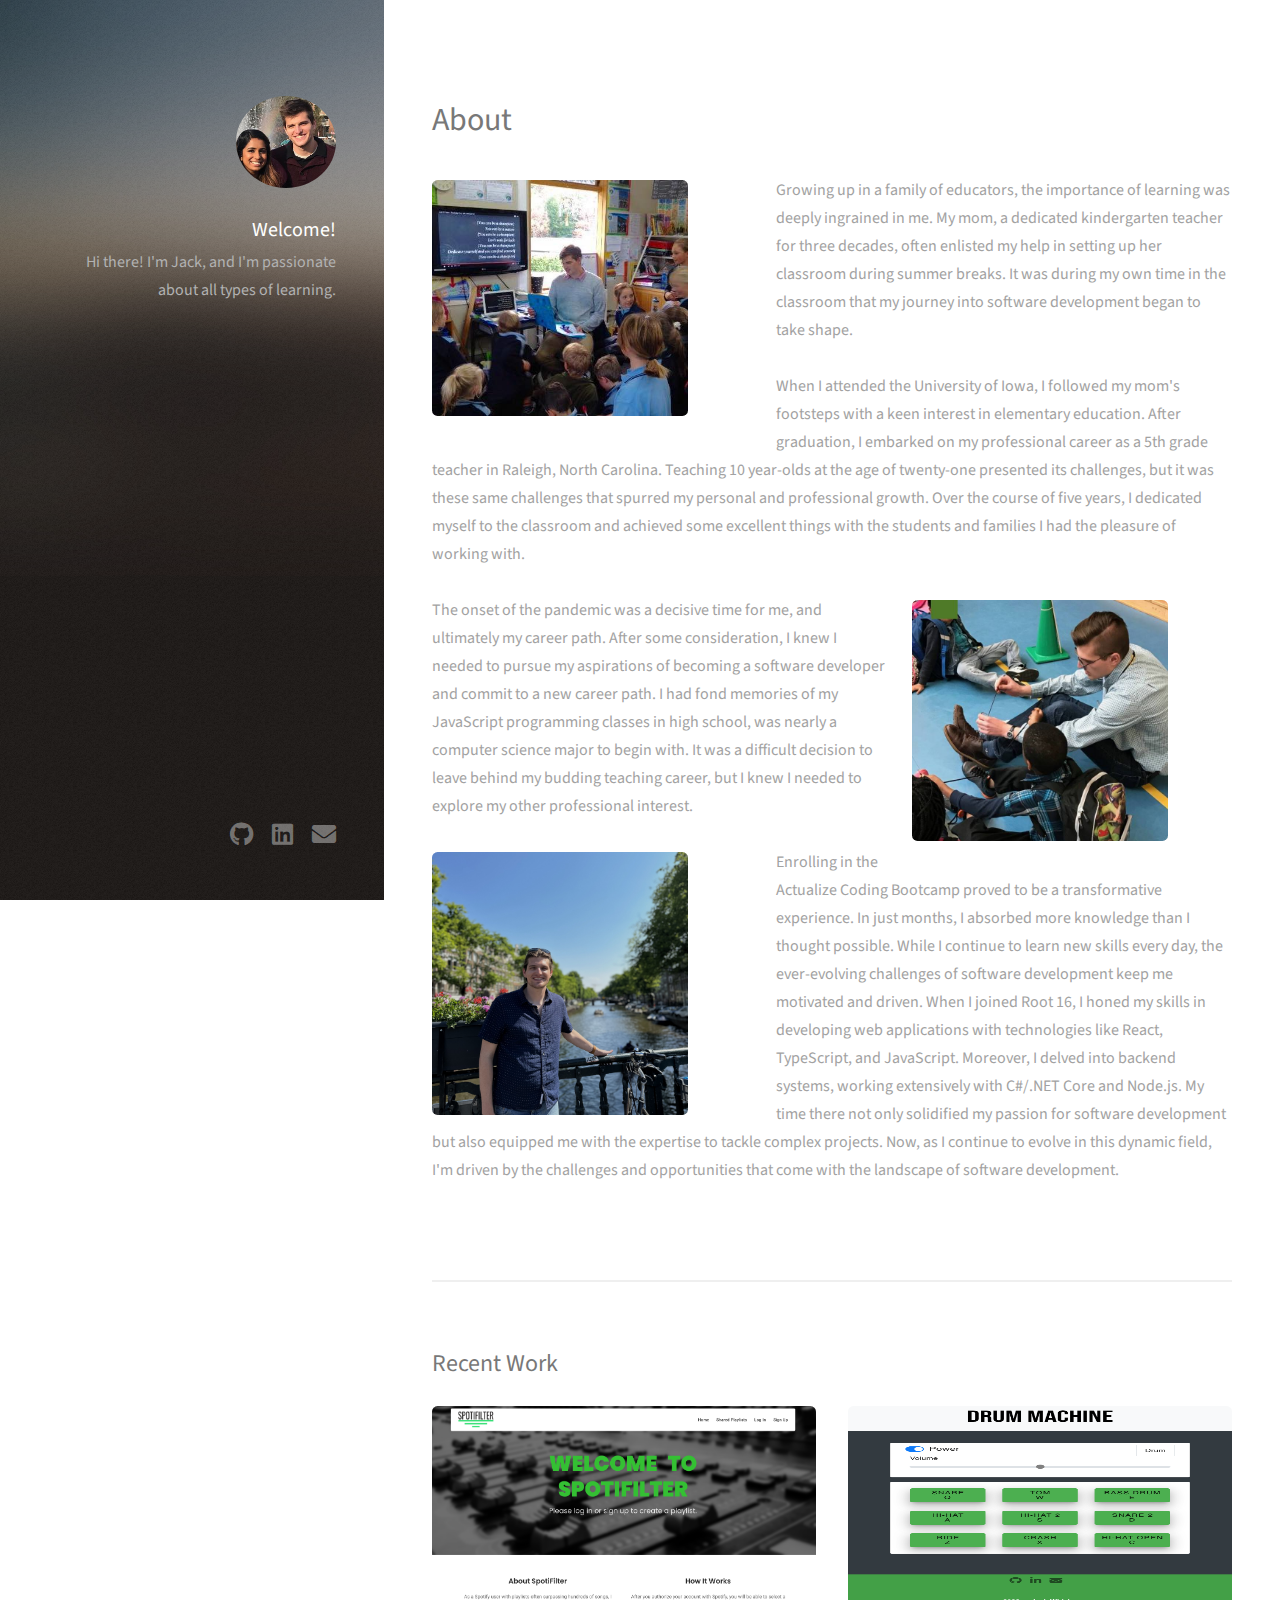
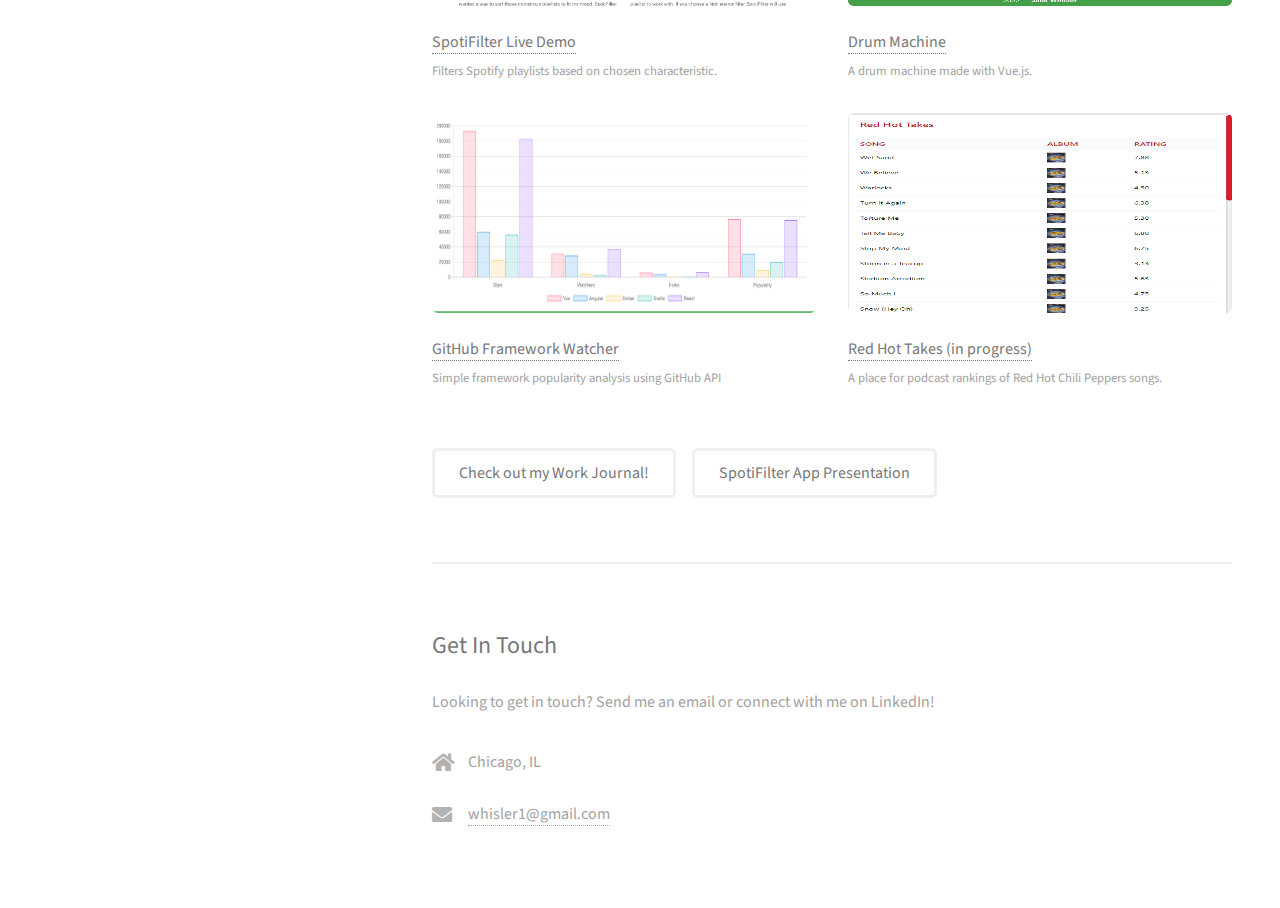
==== commit 9ed4c22b: "header update" ====
--- a/index.html
+++ b/index.html
@@ -20,9 +20,9 @@
 	<header id="header">
 		<div class="inner">
 			<a href="#" class="image avatar"><img src="images/new_york.jpg" alt="" /></a>
-			<h1><strong>Welcome!</strong><br /></h1> <br>
-				My name is Jack and I have a passion <br />
-				for learning new things and software development.</h1>
+			<h1><strong>Welcome!</strong></h1>
+			<p>Hi there! I'm Jack, and I'm passionate about all types of learning.</p>
+			
 			</header>
 		</div>
 	</header>
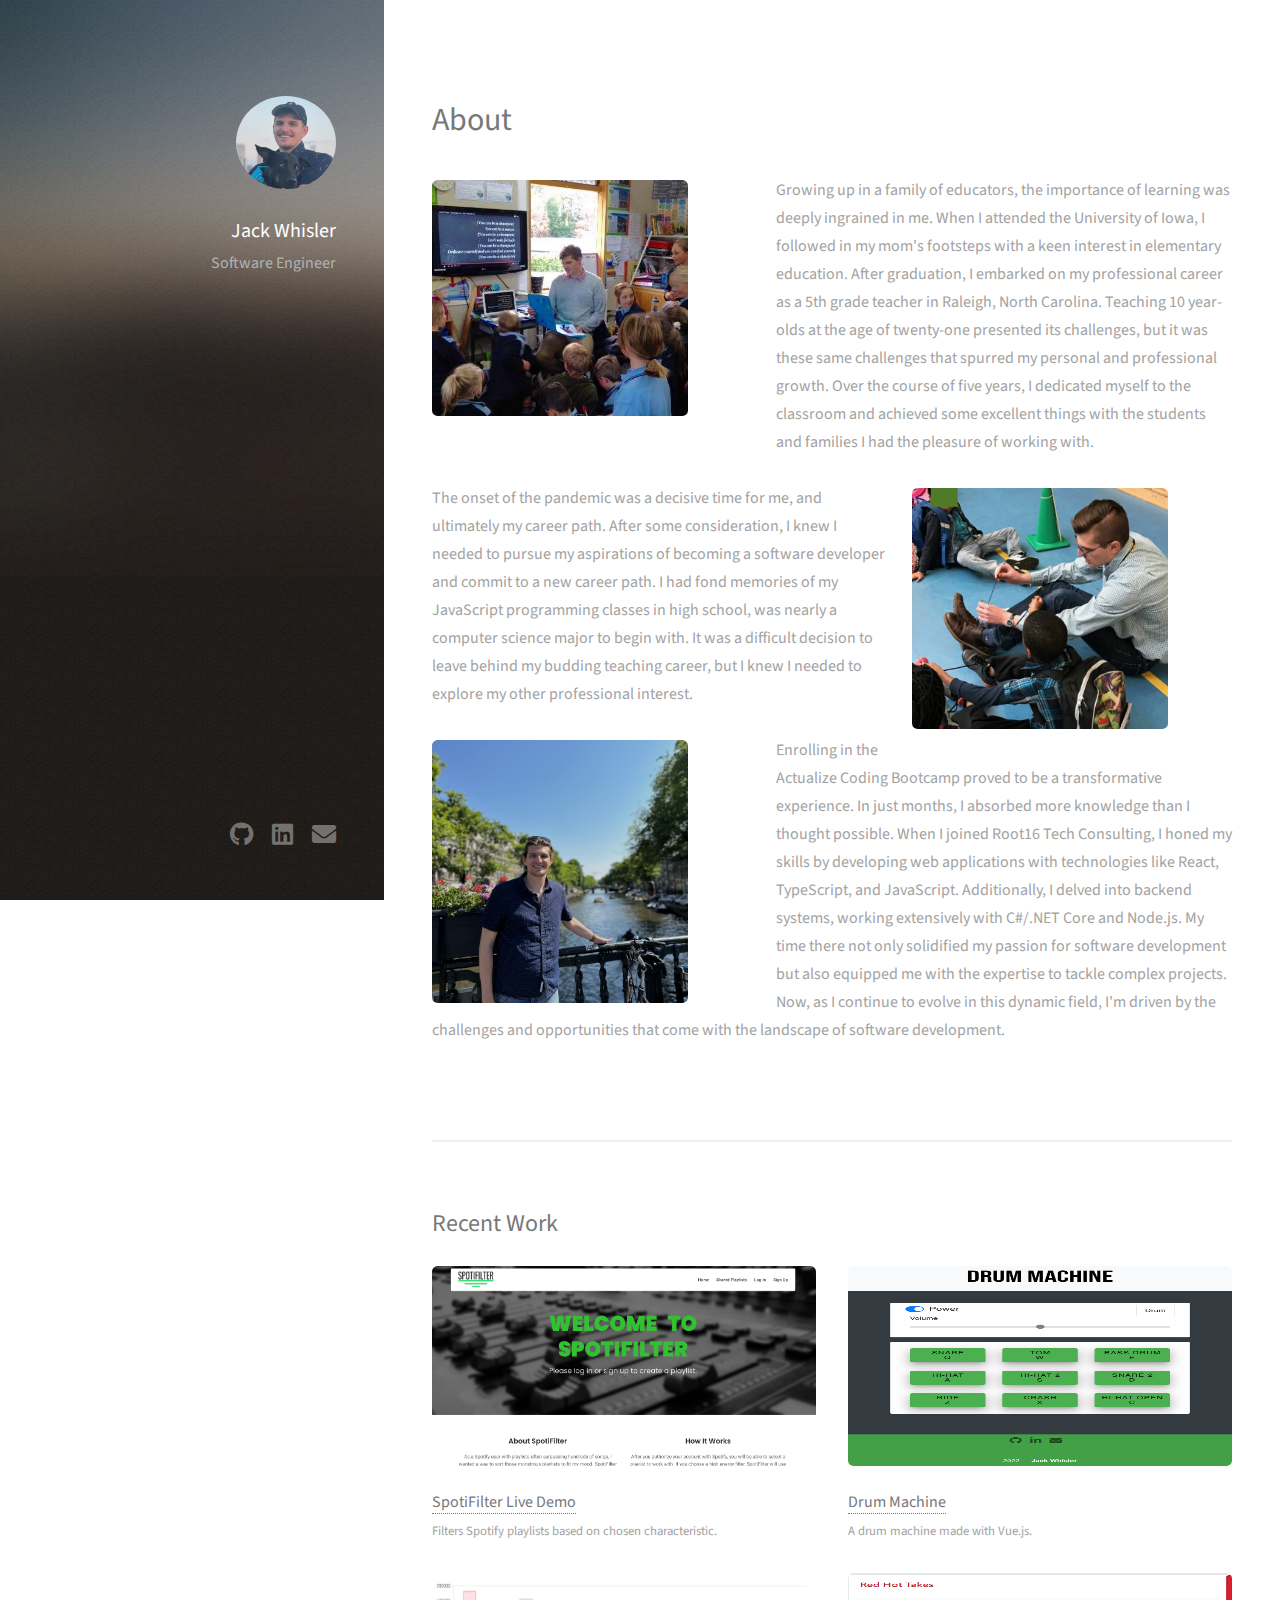
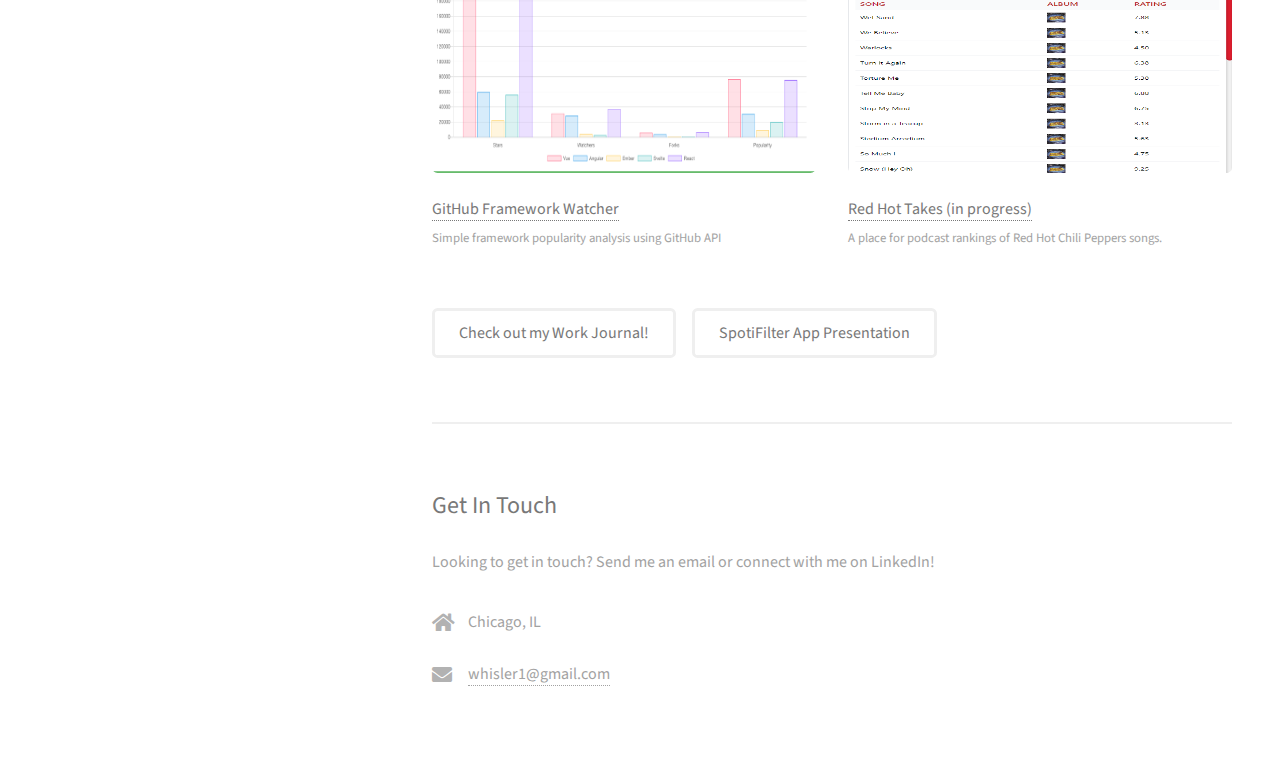
==== commit fd1122f1: "2024 updates" ====
--- a/index.html
+++ b/index.html
@@ -19,9 +19,9 @@
 	<!-- Header -->
 	<header id="header">
 		<div class="inner">
-			<a href="#" class="image avatar"><img src="images/new_york.jpg" alt="" /></a>
-			<h1><strong>Welcome!</strong></h1>
-			<p>Hi there! I'm Jack, and I'm passionate about all types of learning.</p>
+			<a href="#" class="image avatar"><img src="images/headshot.jpg" alt="" /></a>
+			<h1><strong>Jack Whisler</strong></h1>
+			<p>Software Engineer</p>
 			
 			</header>
 		</div>
@@ -37,13 +37,8 @@
 			</header>
 			<p>
 				<span class="image left"><img src="images/nz_teaching.jpg" alt="" /></span>
-				Growing up in a family of educators, the importance of learning was deeply ingrained in me. My mom, a dedicated
-				 kindergarten teacher for three decades, often enlisted my help in setting up her classroom during summer breaks.
-				  It was during my own time in the classroom that my journey into software development began to take shape.
-			
-				<br><br>
-			
-				When I attended the University of Iowa, I followed my mom's footsteps with a keen 
+				Growing up in a family of educators, the importance of learning was deeply ingrained in me. 	
+				When I attended the University of Iowa, I followed in my mom's footsteps with a keen 
 				interest in elementary education. After graduation, I embarked on my professional career as a 5th grade teacher in Raleigh, North Carolina. 
 				Teaching 10 year-olds at the age of twenty-one presented its challenges, but it was these same challenges that spurred my personal and professional growth.
 				Over the course of five years, I dedicated myself to the classroom and achieved some excellent things with the students and families I had the pleasure of working with. 
@@ -58,9 +53,8 @@
 
 				<span class="image left"><img src="images/amsterdam.jpg" alt="" /></span>
 				Enrolling in the Actualize Coding Bootcamp proved to be a 
-				transformative experience. In just months, I absorbed more knowledge than I thought possible. While I continue 
-				to learn new skills every day, the ever-evolving challenges of software development keep me motivated and driven. When I joined Root 16, 
-				 I honed my skills in developing web applications with technologies like React, TypeScript, and JavaScript. Moreover, I 
+				transformative experience. In just months, I absorbed more knowledge than I thought possible. When I joined Root16 Tech Consulting, 
+				 I honed my skills by developing web applications with technologies like React, TypeScript, and JavaScript. Additionally, I 
 				delved into backend systems, working extensively with C#/.NET Core and Node.js. My time there not only solidified my passion for software
 				 development but also equipped me with the expertise to tackle complex projects. Now, as I continue to evolve in this dynamic field, I'm driven 
 				 by the challenges and opportunities that come with the landscape of software development.
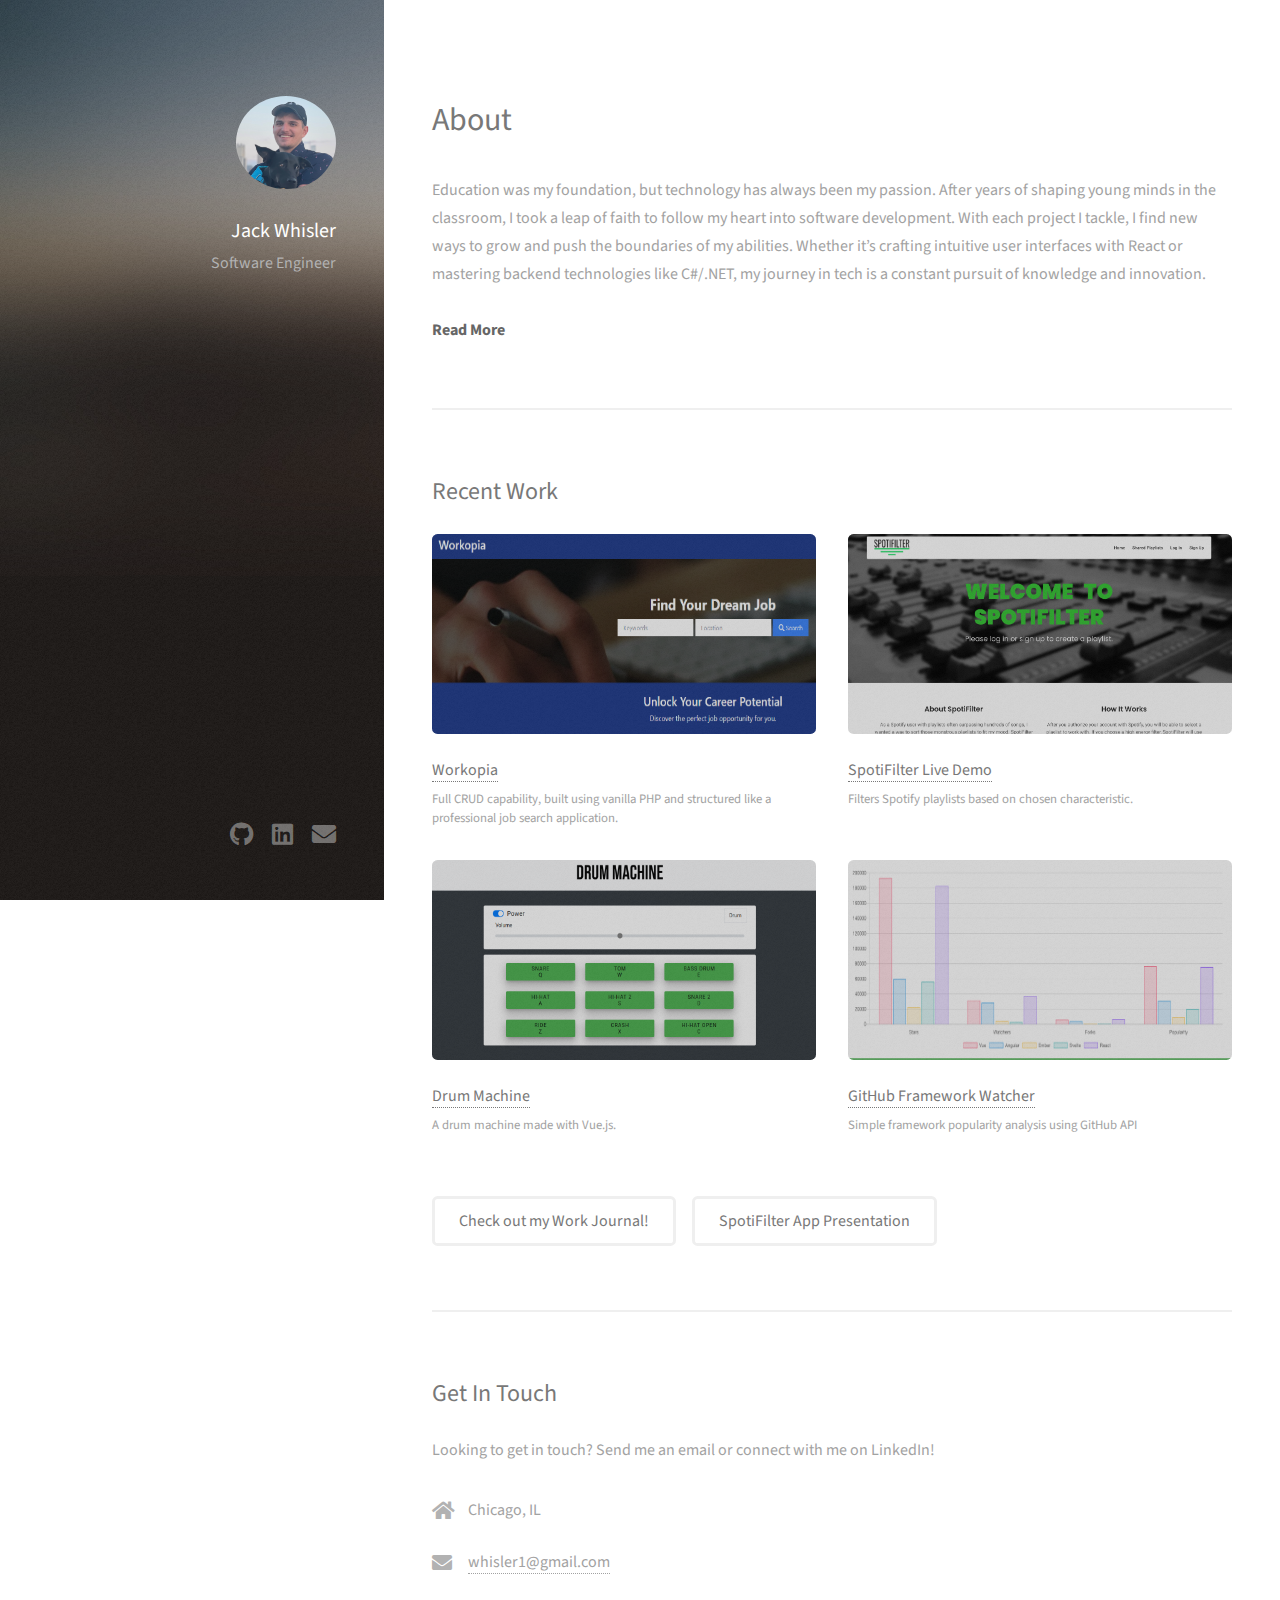
==== commit 97b4b30e: "2025 updates" ====
--- a/index.html
+++ b/index.html
@@ -35,62 +35,52 @@
 			<header class="major">
 				<h2>About</h2>
 			</header>
+			
 			<p>
-				<span class="image left"><img src="images/nz_teaching.jpg" alt="" /></span>
-				Growing up in a family of educators, the importance of learning was deeply ingrained in me. 	
-				When I attended the University of Iowa, I followed in my mom's footsteps with a keen 
-				interest in elementary education. After graduation, I embarked on my professional career as a 5th grade teacher in Raleigh, North Carolina. 
-				Teaching 10 year-olds at the age of twenty-one presented its challenges, but it was these same challenges that spurred my personal and professional growth.
-				Over the course of five years, I dedicated myself to the classroom and achieved some excellent things with the students and families I had the pleasure of working with. 
+				Education was my foundation, but technology has always been my passion. After years of shaping young minds in the classroom, I took a leap of faith to follow my heart into software development. With each project I tackle, I find new ways to grow and push the boundaries of my abilities. Whether it’s crafting intuitive user interfaces with React or mastering backend technologies like C#/.NET, my journey in tech is a constant pursuit of knowledge and innovation.
 				<br><br>
-			
-				<span class="image right"><img src="images/teaching.jpg" alt="" /></span>
-				The onset of the pandemic was a decisive time for me, and ultimately my career path. After some consideration, I knew I needed to pursue my aspirations 
-				of becoming a software developer and commit to a new career path. I had fond memories of my JavaScript programming classes in high school, was 
-				nearly a computer science major to begin with. It was a difficult decision to leave behind my 
-				budding teaching career, but I knew I needed to explore my other professional interest.
-				<br><br>
-
-				<span class="image left"><img src="images/amsterdam.jpg" alt="" /></span>
-				Enrolling in the Actualize Coding Bootcamp proved to be a 
-				transformative experience. In just months, I absorbed more knowledge than I thought possible. When I joined Root16 Tech Consulting, 
-				 I honed my skills by developing web applications with technologies like React, TypeScript, and JavaScript. Additionally, I 
-				delved into backend systems, working extensively with C#/.NET Core and Node.js. My time there not only solidified my passion for software
-				 development but also equipped me with the expertise to tackle complex projects. Now, as I continue to evolve in this dynamic field, I'm driven 
-				 by the challenges and opportunities that come with the landscape of software development.
-
+				<span id="read-more-link" onclick="toggleReadMore(event)">Read More</span>
 			</p>
-			
-			<ul class="actions">
-				<!--<li><a href="#" class="button">Learn More</a></li>-->
-			</ul>
+		
+			<div id="more-content" style="display: none;">
+				<p class="content">
+					<span class="image right"><img src="images/teaching.jpg" alt="" /></span>
+					During the pandemic, I reignited my interest in coding, enrolling in Actualize Coding Bootcamp. It was there that I developed a solid foundation in full-stack development. At Root16, I worked on both frontend and backend projects, honing my ability to build scalable applications and improving my skills in technologies like React, TypeScript, and Node.js.
+					<br><br>
+		
+					<span class="image left"><img src="images/amsterdam.jpg" alt="" /></span>
+					Today, I continue to push myself by exploring new technologies and developing personal projects to expand my expertise. I thrive in the dynamic nature of software development, constantly learning and adapting to new tools and frameworks. The challenges I face keep me excited about the opportunities for growth and innovation in this field.
+				</p>
+			</br>
+				<!-- Read Less button inside expanded content -->
+				<span id="read-less-link" onclick="toggleReadMore(event)">Read Less</span>
+			</div>
 		</section>
-		
-		
 		<section id="two">
 		
 			<h2>Recent Work</h2>
 			<div class="row">
 				<article class="col-6 col-12-xsmall work-item">
-					<a href="images/Spotifilter.png" class="image fit thumb"><img src="images/Spotifilter.png" alt="" /></a>
+					<div class="image fit thumb"><img src="images/workopia.PNG" alt="" /></div>
+					<h3><a href="https://workopia.jackwhisler.com/" alt="Workopia" >Workopia</a></h3>
+					<p>Full CRUD capability, built using vanilla PHP and structured like a professional job search application.</p>
+				</article>
+				<article class="col-6 col-12-xsmall work-item">
+					<div class="image fit thumb"><img src="images/Spotifilter.png" alt="" /></div>
 					<h3><a href="https://spotifilter.netlify.app/" alt="Spotifilter Landing Page" >SpotiFilter Live Demo</a></h3>
 					<p>Filters Spotify playlists based on chosen characteristic.</p>
-				</article>
+				</article>				
 				<article class="col-6 col-12-xsmall work-item">
-					<a href="images/drum_machine.png" class="image fit thumb"><img src="images/drum_machine.png" alt="" /></a>
+					<div class="image fit thumb"><img src="images/drum_machine.png" alt="" /></div>
 					<h3><a href="https://drum-machine-2022.netlify.app/" alt="Drum Machine" >Drum Machine</a></h3>
 					<p>A drum machine made with Vue.js.</p>
 				</article>
 				<article class="col-6 col-12-xsmall work-item">
-					<a href="images/framework_watcher.png" class="image fit thumb"><img src="images/framework_watcher.png" alt="" /></a>
+					<div class="image fit thumb"><img src="images/framework_watcher.png" alt="" /></div>
 					<h3><a href="https://github-framework-watcher.netlify.app/" alt="Framework Watcher" >GitHub Framework Watcher</a></h3>
 					<p>Simple framework popularity analysis using GitHub API</p>
 				</article>
-				<article class="col-6 col-12-xsmall work-item">
-					<a href="images/rhcp.png" class="image fit thumb"><img src="images/rhcp.png" alt="" /></a>
-					<h3><a href="https://redhottakes.netlify.app/" alt="RedHotTakes" >Red Hot Takes (in progress)</a></h3>
-					<p>A place for podcast rankings of Red Hot Chili Peppers songs.</p>
-				</article>
+
 
 			</div>	
 			<br>
@@ -484,7 +474,7 @@
 				</ul>
 			</div>
 		</footer>
-
+		
 		<!-- Scripts -->
 		<script src="assets/js/jquery.min.js"></script>
 		<script src="assets/js/jquery.poptrox.min.js"></script>
@@ -492,6 +482,7 @@
 		<script src="assets/js/breakpoints.min.js"></script>
 		<script src="assets/js/util.js"></script>
 		<script src="assets/js/main.js"></script>
+		<script src="assets/js/readMore.js"></script>
 
 </body>
 
--- a/assets/css/main.css
+++ b/assets/css/main.css
@@ -118,6 +118,7 @@
 
 body {
   line-height: 1;
+  caret-color: transparent;
 }
 
 ol,
@@ -177,6 +178,33 @@
 *:after {
   box-sizing: inherit;
 }
+section#one p {
+  /* max-width: 900px; */
+  margin: 0 auto;
+  /* text-align: justify; */
+}
+
+#more-content {
+  margin-top: 20px;
+}
+
+#read-more-link,
+#read-less-link {
+  color: #666666; /* Dark gray */
+  cursor: pointer;
+  font-weight: 700;
+  transition: color 0.3s ease;
+}
+
+#read-more-link:hover,
+#read-less-link:hover {
+  color: #444444; /* Darker gray on hover */
+}
+
+.image img {
+  cursor: default !important;
+}
+/**Customizations */
 
 body {
   background: #fff;
@@ -2153,7 +2181,7 @@
   border-radius: 0.35em;
   content: "";
   display: block;
-  height: 100]%;
+  height: 100%;
   left: 0;
   opacity: 0.5;
   position: absolute;
@@ -2165,7 +2193,7 @@
   text-align: center;
 }
 
-.image.thumb:after {
+/* .image.thumb:after {
   -moz-transition: opacity 0.2s ease-in-out;
   -webkit-transition: opacity 0.2s ease-in-out;
   -ms-transition: opacity 0.2s ease-in-out;
@@ -2187,7 +2215,7 @@
   text-decoration: none;
   top: 50%;
   white-space: nowrap;
-}
+} */
 
 .image.thumb:hover:after {
   opacity: 1;
@@ -2205,13 +2233,13 @@
 
 .image.left {
   float: left;
-  margin: 0 1.5em 1em 0;
+  margin: 0 0 1em 0;
   top: 0.25em;
 }
 
 .image.right {
   float: right;
-  margin: 0 0 1em 1.5em;
+  margin: 0 0 0 4.5em;
   top: 0.25em;
 }
 
@@ -2222,7 +2250,7 @@
 
 .image.left img,
 .image.right img {
-  width: 80%;
+  width: 70%;
 }
 
 .image.fit {
@@ -2540,10 +2568,14 @@
   -webkit-appearance: none;
   -ms-appearance: none;
   appearance: none;
-  -moz-transition: background-color 0.2s ease-in-out, color 0.2s ease-in-out, border-color 0.2s ease-in-out;
-  -webkit-transition: background-color 0.2s ease-in-out, color 0.2s ease-in-out, border-color 0.2s ease-in-out;
-  -ms-transition: background-color 0.2s ease-in-out, color 0.2s ease-in-out, border-color 0.2s ease-in-out;
-  transition: background-color 0.2s ease-in-out, color 0.2s ease-in-out, border-color 0.2s ease-in-out;
+  -moz-transition: background-color 0.2s ease-in-out, color 0.2s ease-in-out,
+    border-color 0.2s ease-in-out;
+  -webkit-transition: background-color 0.2s ease-in-out, color 0.2s ease-in-out,
+    border-color 0.2s ease-in-out;
+  -ms-transition: background-color 0.2s ease-in-out, color 0.2s ease-in-out,
+    border-color 0.2s ease-in-out;
+  transition: background-color 0.2s ease-in-out, color 0.2s ease-in-out,
+    border-color 0.2s ease-in-out;
   background-color: transparent;
   border-radius: 0.35em;
   border: solid 3px #efefef;
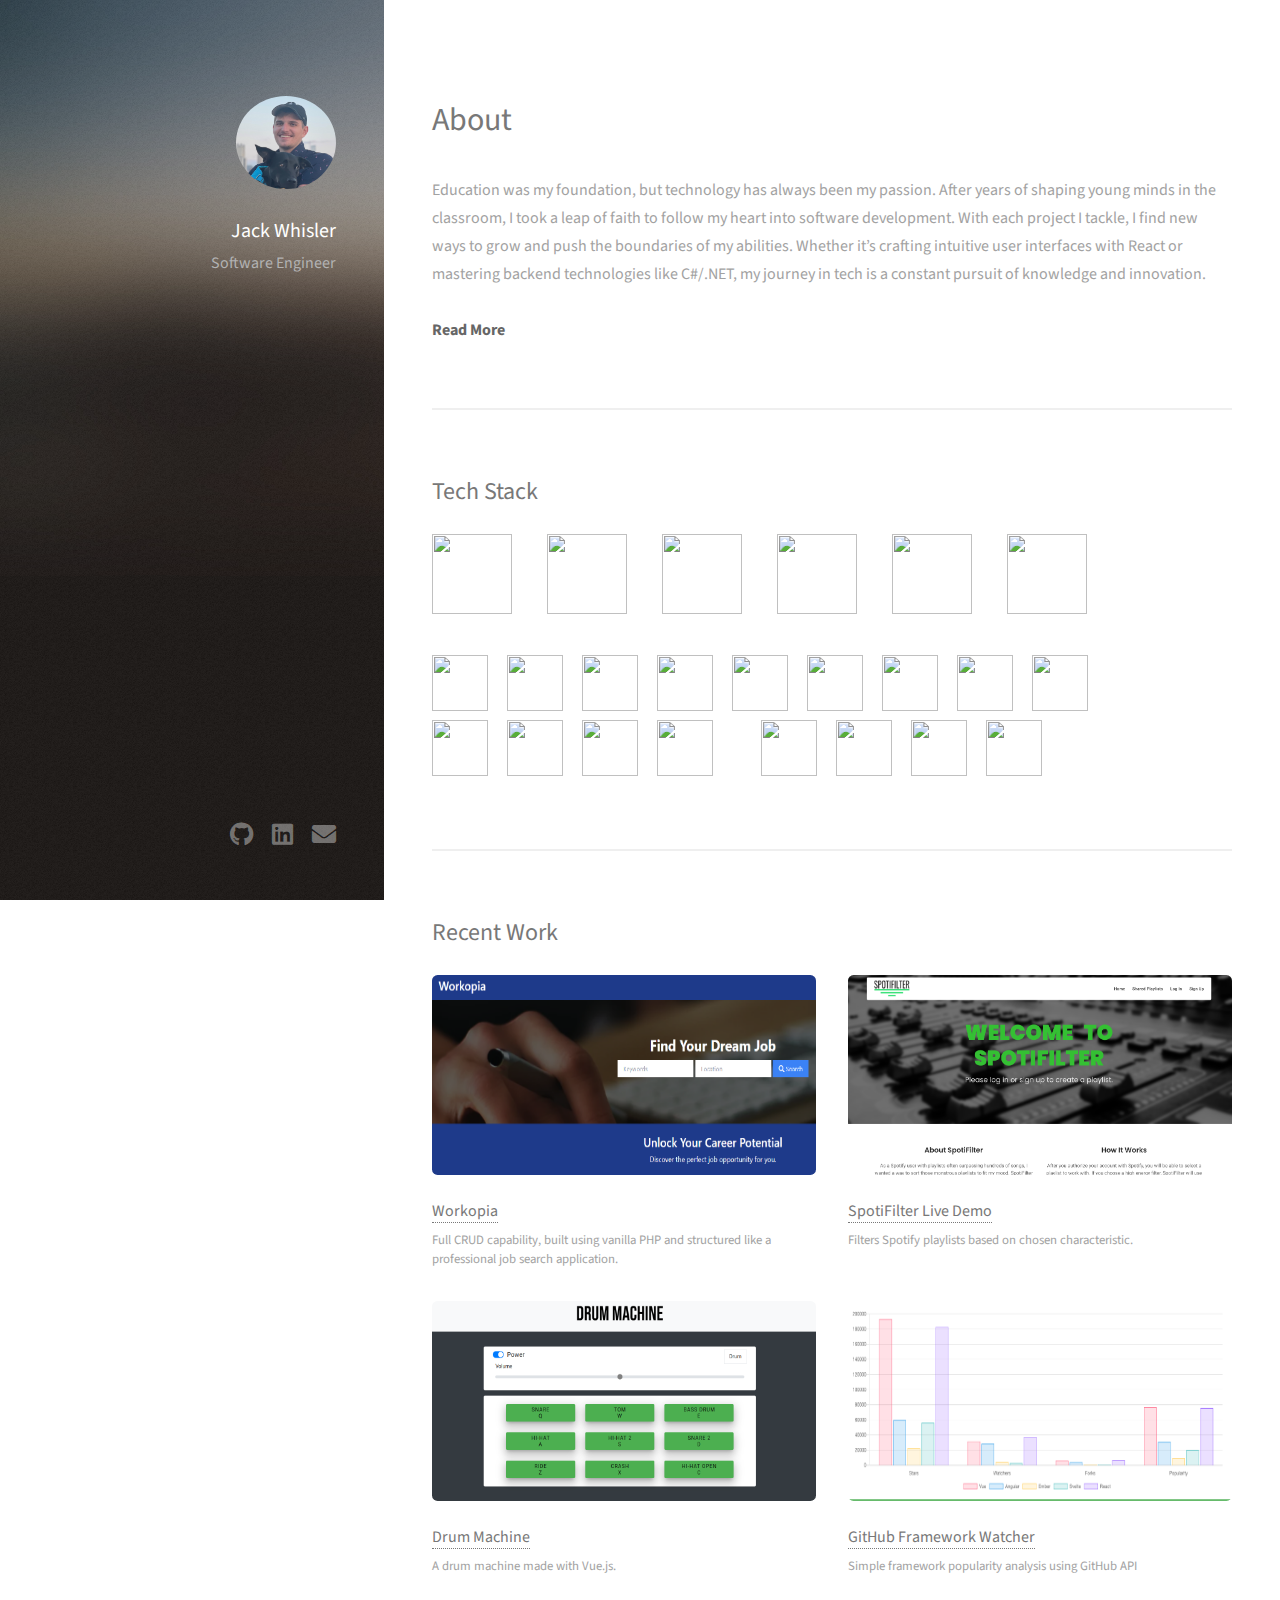
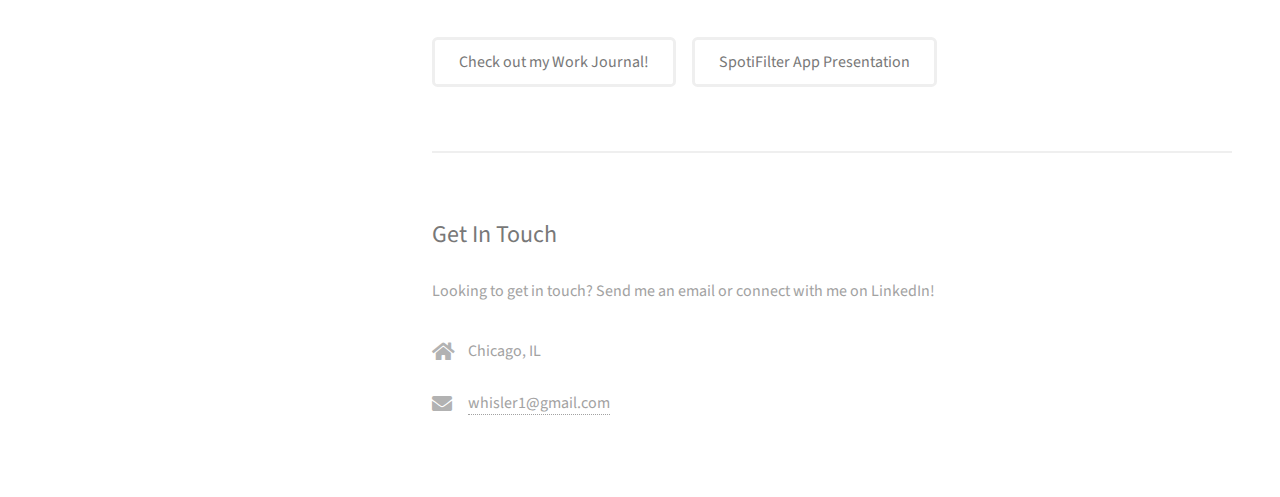
==== commit bb0fb171: "adds tech stack  section" ====
--- a/index.html
+++ b/index.html
@@ -5,116 +5,174 @@
 	Free for personal and commercial use under the CCA 3.0 license (html5up.net/license)
 -->
 <html>
-
-<head>
-	<title>Jack Whisler</title>
-	<meta charset="utf-8" />
-	<meta name="viewport" content="width=device-width, initial-scale=1, user-scalable=no" />
-	<link rel="icon" href="./images/favicon.ico" />
-	<link rel="stylesheet" href="assets/css/main.css" />
-</head>
-
-<body>
-
-	<!-- Header -->
-	<header id="header">
-		<div class="inner">
-			<a href="#" class="image avatar"><img src="images/headshot.jpg" alt="" /></a>
-			<h1><strong>Jack Whisler</strong></h1>
-			<p>Software Engineer</p>
-			
-			</header>
-		</div>
-	</header>
-
-	<!-- Main -->
-	<div id="main">
-
-		<!-- One -->
-		<section id="one">
-			<header class="major">
-				<h2>About</h2>
-			</header>
-			
-			<p>
-				Education was my foundation, but technology has always been my passion. After years of shaping young minds in the classroom, I took a leap of faith to follow my heart into software development. With each project I tackle, I find new ways to grow and push the boundaries of my abilities. Whether it’s crafting intuitive user interfaces with React or mastering backend technologies like C#/.NET, my journey in tech is a constant pursuit of knowledge and innovation.
-				<br><br>
-				<span id="read-more-link" onclick="toggleReadMore(event)">Read More</span>
-			</p>
-		
-			<div id="more-content" style="display: none;">
-				<p class="content">
-					<span class="image right"><img src="images/teaching.jpg" alt="" /></span>
-					During the pandemic, I reignited my interest in coding, enrolling in Actualize Coding Bootcamp. It was there that I developed a solid foundation in full-stack development. At Root16, I worked on both frontend and backend projects, honing my ability to build scalable applications and improving my skills in technologies like React, TypeScript, and Node.js.
-					<br><br>
-		
-					<span class="image left"><img src="images/amsterdam.jpg" alt="" /></span>
-					Today, I continue to push myself by exploring new technologies and developing personal projects to expand my expertise. I thrive in the dynamic nature of software development, constantly learning and adapting to new tools and frameworks. The challenges I face keep me excited about the opportunities for growth and innovation in this field.
-				</p>
-			</br>
-				<!-- Read Less button inside expanded content -->
-				<span id="read-less-link" onclick="toggleReadMore(event)">Read Less</span>
-			</div>
-		</section>
-		<section id="two">
-		
-			<h2>Recent Work</h2>
-			<div class="row">
-				<article class="col-6 col-12-xsmall work-item">
-					<div class="image fit thumb"><img src="images/workopia.PNG" alt="" /></div>
-					<h3><a href="https://workopia.jackwhisler.com/" alt="Workopia" >Workopia</a></h3>
-					<p>Full CRUD capability, built using vanilla PHP and structured like a professional job search application.</p>
-				</article>
-				<article class="col-6 col-12-xsmall work-item">
-					<div class="image fit thumb"><img src="images/Spotifilter.png" alt="" /></div>
-					<h3><a href="https://spotifilter.netlify.app/" alt="Spotifilter Landing Page" >SpotiFilter Live Demo</a></h3>
-					<p>Filters Spotify playlists based on chosen characteristic.</p>
-				</article>				
-				<article class="col-6 col-12-xsmall work-item">
-					<div class="image fit thumb"><img src="images/drum_machine.png" alt="" /></div>
-					<h3><a href="https://drum-machine-2022.netlify.app/" alt="Drum Machine" >Drum Machine</a></h3>
-					<p>A drum machine made with Vue.js.</p>
-				</article>
-				<article class="col-6 col-12-xsmall work-item">
-					<div class="image fit thumb"><img src="images/framework_watcher.png" alt="" /></div>
-					<h3><a href="https://github-framework-watcher.netlify.app/" alt="Framework Watcher" >GitHub Framework Watcher</a></h3>
-					<p>Simple framework popularity analysis using GitHub API</p>
-				</article>
-
-
-			</div>	
-			<br>
-
-			<ul class="actions">
-				<li><a href="work-journal.html" class="button">Check out my Work Journal!</a></li>
-			
-				<li><a href="https://drive.google.com/file/d/1JFw2RTTlNmSMR3A8lr3CQsEeKfN2odBV/view?usp=sharing"  target="_blank" class="button">SpotiFilter App Presentation</a></li>
-			</ul>
-		</section>
-
-		<!-- Three -->
-		<section id="three">
-
-			<h2>Get In Touch</h2>
-			<p>Looking to get in touch? Send me an email or connect with me on LinkedIn! </p>
-			<div class="row">
-			
-				<div class="col-4 col-12-small">
-					<ul class="labeled-icons">
-						<li>
-							<h3 class="icon solid fa-home"><span class="label">Location</span></h3>
-							Chicago, IL
-						<li>
-							<h3 class="icon solid fa-envelope"><span class="label">Email</span></h3>
-							<a href="#">whisler1@gmail.com</a>
-						</li>
-					</ul>
-				</div>
-			</div>
-		</section>
-
-		<!-- Four -->
-		<!--
+    <head>
+        <title>Jack Whisler</title>
+        <meta charset="utf-8">
+        <meta name="viewport" content="width=device-width, initial-scale=1, user-scalable=no">
+        <link rel="icon" href="./images/favicon.ico">
+        <link rel="stylesheet" href="assets/css/main.css">
+        <link rel="stylesheet" href="assets/css/custom.css">
+        <link rel="stylesheet" href="https://cdn.jsdelivr.net/gh/devicons/devicon@latest/devicon.min.css">
+    </head>
+    <body>
+        <!-- Header -->
+        <header id="header">
+            <div class="inner">
+                <a href="#" class="image avatar">
+                    <img src="images/headshot.jpg" alt="">
+                </a>
+                <h1>
+                    <strong>Jack Whisler</strong>
+                </h1>
+                <p>Software Engineer</p>
+            </header>
+        </div>
+    </header>
+    <!-- Main -->
+    <div id="main">
+        <!-- One -->
+        <section id="one">
+            <header class="major">
+                <h2>About</h2>
+            </header>
+            <p>
+                Education was my foundation, but technology has always been my passion. After years of shaping young minds in the classroom, I took a leap of faith to follow my heart into software development. With each project I tackle, I find new ways to grow and push the boundaries of my abilities. Whether it’s crafting intuitive user interfaces with React or mastering backend technologies like C#/.NET, my journey in tech is a constant pursuit of knowledge and innovation.
+                <br>
+                <br>
+                <span id="read-more-link" onclick="toggleReadMore(event)">Read More</span>
+            </p>
+            <div id="more-content" style="display: none;">
+                <p class="content">
+                    <span class="image right">
+                        <img src="images/teaching.jpg" alt="">
+                    </span>
+                    During the pandemic, I reignited my interest in coding, enrolling in Actualize Coding Bootcamp. It was there that I developed a solid foundation in full-stack development. At Root16, I worked on both frontend and backend projects, honing my ability to build scalable applications and improving my skills in technologies like React, TypeScript, and Node.js.
+                    <br>
+                    <br>
+                    <span class="image left">
+                        <img src="images/amsterdam.jpg" alt="">
+                    </span>
+                    Today, I continue to push myself by exploring new technologies and developing personal projects to expand my expertise. I thrive in the dynamic nature of software development, constantly learning and adapting to new tools and frameworks. The challenges I face keep me excited about the opportunities for growth and innovation in this field.
+                </p>
+                </br>
+                <!-- Read Less button inside expanded content -->
+                <span id="read-less-link" onclick="toggleReadMore(event)">Read Less</span>
+            </div>
+        </section>
+        <section id="two">
+            <h2>Tech Stack</h2>
+            <div class="row">
+                <article class="col-12 col-12-xsmall work-item">
+                    <img class="tech-stack-large" src="https://cdn.jsdelivr.net/gh/devicons/devicon@latest/icons/react/react-original-wordmark.svg">
+                    <img class="tech-stack-large" src="https://cdn.jsdelivr.net/gh/devicons/devicon@latest/icons/javascript/javascript-original.svg">
+                    <img class="tech-stack-large" src="https://cdn.jsdelivr.net/gh/devicons/devicon@latest/icons/php/php-original.svg">
+                    <img class="tech-stack-large" src="https://cdn.jsdelivr.net/gh/devicons/devicon@latest/icons/csharp/csharp-original.svg">
+                    <img class="tech-stack-large" src="https://cdn.jsdelivr.net/gh/devicons/devicon@latest/icons/typescript/typescript-original.svg">
+                    <img class="tech-stack-large" src="https://cdn.jsdelivr.net/gh/devicons/devicon@latest/icons/azuresqldatabase/azuresqldatabase-original.svg">
+                </article>
+                <div class="row">
+                    <article id="frontend" class="col-12 col-12-xsmall">
+                        <img class="tech-stack-small" src="https://cdn.jsdelivr.net/gh/devicons/devicon@latest/icons/css3/css3-original-wordmark.svg">
+                        <img class="tech-stack-small" src="https://cdn.jsdelivr.net/gh/devicons/devicon@latest/icons/tailwindcss/tailwindcss-plain-wordmark.svg">
+                        <img class="tech-stack-small" src="https://cdn.jsdelivr.net/gh/devicons/devicon@latest/icons/bootstrap/bootstrap-original-wordmark.svg">
+                        <img class="tech-stack-small" src="https://cdn.jsdelivr.net/gh/devicons/devicon@latest/icons/reactbootstrap/reactbootstrap-original.svg">
+                        <img class="tech-stack-small" src="https://cdn.jsdelivr.net/gh/devicons/devicon@latest/icons/sass/sass-original.svg">
+                        <img class="tech-stack-small" src="https://cdn.jsdelivr.net/gh/devicons/devicon@latest/icons/nodejs/nodejs-original-wordmark.svg">
+                        <img class="tech-stack-small" src="https://cdn.jsdelivr.net/gh/devicons/devicon@latest/icons/vuejs/vuejs-original-wordmark.svg">
+                        <img class="tech-stack-small" src="https://cdn.jsdelivr.net/gh/devicons/devicon@latest/icons/mocha/mocha-original.svg">
+                        <img class="tech-stack-small" src="https://cdn.jsdelivr.net/gh/devicons/devicon@latest/icons/playwright/playwright-original.svg">
+                    </article>
+                </div>
+                <div class="row">
+                    <article id="backend" class="col-6 col-6-xsmall">
+                        <img class="tech-stack-small" src="https://cdn.jsdelivr.net/gh/devicons/devicon@latest/icons/dotnetcore/dotnetcore-original.svg">
+                        <img class="tech-stack-small" src="https://cdn.jsdelivr.net/gh/devicons/devicon@latest/icons/microsoftsqlserver/microsoftsqlserver-original-wordmark.svg">
+                        <img class="tech-stack-small" src="https://cdn.jsdelivr.net/gh/devicons/devicon@latest/icons/azure/azure-original-wordmark.svg">
+                        <img class="tech-stack-small" src="https://cdn.jsdelivr.net/gh/devicons/devicon@latest/icons/postman/postman-original-wordmark.svg">
+                    </article>
+                    <article id="databases" class="col-6 col-6-xsmall">
+                        <img class="tech-stack-small" src="https://cdn.jsdelivr.net/gh/devicons/devicon@latest/icons/ruby/ruby-original-wordmark.svg">
+                        <img class="tech-stack-small" src="https://cdn.jsdelivr.net/gh/devicons/devicon@latest/icons/mysql/mysql-original-wordmark.svg">
+                        <img class="tech-stack-small" src="https://cdn.jsdelivr.net/gh/devicons/devicon@latest/icons/postgresql/postgresql-original-wordmark.svg">
+                        <img class="tech-stack-small" src="https://cdn.jsdelivr.net/gh/devicons/devicon@latest/icons/rails/rails-plain-wordmark.svg">
+                    </article>
+                </div>
+            </div>
+        </section>
+        <section id="three">
+            <h2>Recent Work</h2>
+            <div class="row">
+                <article class="col-6 col-12-xsmall work-item">
+                    <div class="image fit thumb">
+                        <img src="images/workopia.PNG" alt="">
+                    </div>
+                    <h3>
+                        <a href="https://workopia.jackwhisler.com/" alt="Workopia">Workopia</a>
+                    </h3>
+                    <p>Full CRUD capability, built using vanilla PHP and structured like a professional job search application.</p>
+                </article>
+                <article class="col-6 col-12-xsmall work-item">
+                    <div class="image fit thumb">
+                        <img src="images/Spotifilter.png" alt="">
+                    </div>
+                    <h3>
+                        <a href="https://spotifilter.netlify.app/" alt="Spotifilter Landing Page">SpotiFilter Live Demo</a>
+                    </h3>
+                    <p>Filters Spotify playlists based on chosen characteristic.</p>
+                </article>
+                <article class="col-6 col-12-xsmall work-item">
+                    <div class="image fit thumb">
+                        <img src="images/drum_machine.png" alt="">
+                    </div>
+                    <h3>
+                        <a href="https://drum-machine-2022.netlify.app/" alt="Drum Machine">Drum Machine</a>
+                    </h3>
+                    <p>A drum machine made with Vue.js.</p>
+                </article>
+                <article class="col-6 col-12-xsmall work-item">
+                    <div class="image fit thumb">
+                        <img src="images/framework_watcher.png" alt="">
+                    </div>
+                    <h3>
+                        <a href="https://github-framework-watcher.netlify.app/" alt="Framework Watcher">GitHub Framework Watcher</a>
+                    </h3>
+                    <p>Simple framework popularity analysis using GitHub API</p>
+                </article>
+            </div>
+            <br>
+            <ul class="actions">
+                <li>
+                    <a href="work-journal.html" class="button">Check out my Work Journal!</a>
+                </li>
+                <li>
+                    <a href="https://drive.google.com/file/d/1JFw2RTTlNmSMR3A8lr3CQsEeKfN2odBV/view?usp=sharing" target="_blank" class="button">SpotiFilter App Presentation</a>
+                </li>
+            </ul>
+        </section>
+        <!-- Three -->
+        <section id="three">
+            <h2>Get In Touch</h2>
+            <p>Looking to get in touch? Send me an email or connect with me on LinkedIn!</p>
+            <div class="row">
+                <div class="col-4 col-12-small">
+                    <ul class="labeled-icons">
+                        <li>
+                            <h3 class="icon solid fa-home">
+                                <span class="label">Location</span>
+                            </h3>
+                            Chicago, IL
+                            <li>
+                                <h3 class="icon solid fa-envelope">
+                                    <span class="label">Email</span>
+                                </h3>
+                                <a href="#">whisler1@gmail.com</a>
+                            </li>
+                        </ul>
+                    </div>
+                </div>
+            </section>
+            <!-- Four -->
+            <!--
 		<section id="four">
 			<h2>Elements</h2>
 
@@ -457,33 +515,35 @@
 
 	</div>
 -->
-		<!-- Footer -->
-		<footer id="footer">
-			<div class="inner">
-
-				<ul class="icons">
-					<li><a href="https://github.com/jackwhisler1" target="_blank" class="icon brands fa-github"><span
-								class="label">Github</span></a>
-					</li>
-					<li><a href="https://www.linkedin.com/in/jackwhisler/" target="_blank" class="icon brands fa-linkedin"><span
-								class="label">LinkedIn</span></a>
-					</li>
-					<li><a href="mailto:whisler1@gmail.com" target="_blank" class="icon solid fa-envelope"><span
-								class="label">Email</span></a>
-					</li>
-				</ul>
-			</div>
-		</footer>
-		
-		<!-- Scripts -->
-		<script src="assets/js/jquery.min.js"></script>
-		<script src="assets/js/jquery.poptrox.min.js"></script>
-		<script src="assets/js/browser.min.js"></script>
-		<script src="assets/js/breakpoints.min.js"></script>
-		<script src="assets/js/util.js"></script>
-		<script src="assets/js/main.js"></script>
-		<script src="assets/js/readMore.js"></script>
-
-</body>
-
-</html>+            <!-- Footer -->
+            <footer id="footer">
+                <div class="inner">
+                    <ul class="icons">
+                        <li>
+                            <a href="https://github.com/jackwhisler1" target="_blank" class="icon brands fa-github">
+                                <span class="label">Github</span>
+                            </a>
+                        </li>
+                        <li>
+                            <a href="https://www.linkedin.com/in/jackwhisler/" target="_blank" class="icon brands fa-linkedin">
+                                <span class="label">LinkedIn</span>
+                            </a>
+                        </li>
+                        <li>
+                            <a href="mailto:whisler1@gmail.com" target="_blank" class="icon solid fa-envelope">
+                                <span class="label">Email</span>
+                            </a>
+                        </li>
+                    </ul>
+                </div>
+            </footer>
+            <!-- Scripts -->
+            <script src="assets/js/jquery.min.js"></script>
+            <script src="assets/js/jquery.poptrox.min.js"></script>
+            <script src="assets/js/browser.min.js"></script>
+            <script src="assets/js/breakpoints.min.js"></script>
+            <script src="assets/js/util.js"></script>
+            <script src="assets/js/main.js"></script>
+            <script src="assets/js/readMore.js"></script>
+        </body>
+    </html>
--- a/assets/css/main.css
+++ b/assets/css/main.css
@@ -178,33 +178,6 @@
 *:after {
   box-sizing: inherit;
 }
-section#one p {
-  /* max-width: 900px; */
-  margin: 0 auto;
-  /* text-align: justify; */
-}
-
-#more-content {
-  margin-top: 20px;
-}
-
-#read-more-link,
-#read-less-link {
-  color: #666666; /* Dark gray */
-  cursor: pointer;
-  font-weight: 700;
-  transition: color 0.3s ease;
-}
-
-#read-more-link:hover,
-#read-less-link:hover {
-  color: #444444; /* Darker gray on hover */
-}
-
-.image img {
-  cursor: default !important;
-}
-/**Customizations */
 
 body {
   background: #fff;
@@ -2186,7 +2159,7 @@
   opacity: 0.5;
   position: absolute;
   top: 0;
-  width: 100%;
+  /* width: 100%; */
 }
 
 .image.thumb {
--- a/assets/css/custom.css
+++ b/assets/css/custom.css
@@ -0,0 +1,39 @@
+/**Customizations */
+section#one p {
+  /* max-width: 900px; */
+  margin: 0 auto;
+  /* text-align: justify; */
+}
+
+#more-content {
+  margin-top: 20px;
+}
+
+#read-more-link,
+#read-less-link {
+  color: #666666; /* Dark gray */
+  cursor: pointer;
+  font-weight: 700;
+  transition: color 0.3s ease;
+}
+
+#read-more-link:hover,
+#read-less-link:hover {
+  color: #444444; /* Darker gray on hover */
+}
+
+.image img {
+  cursor: default !important;
+}
+
+.tech-stack-large {
+  width: 5rem;
+  height: 5rem;
+  margin-right: 2rem;
+}
+
+.tech-stack-small {
+  width: 3.5rem;
+  height: 3.5rem;
+  margin-right: 1rem;
+}
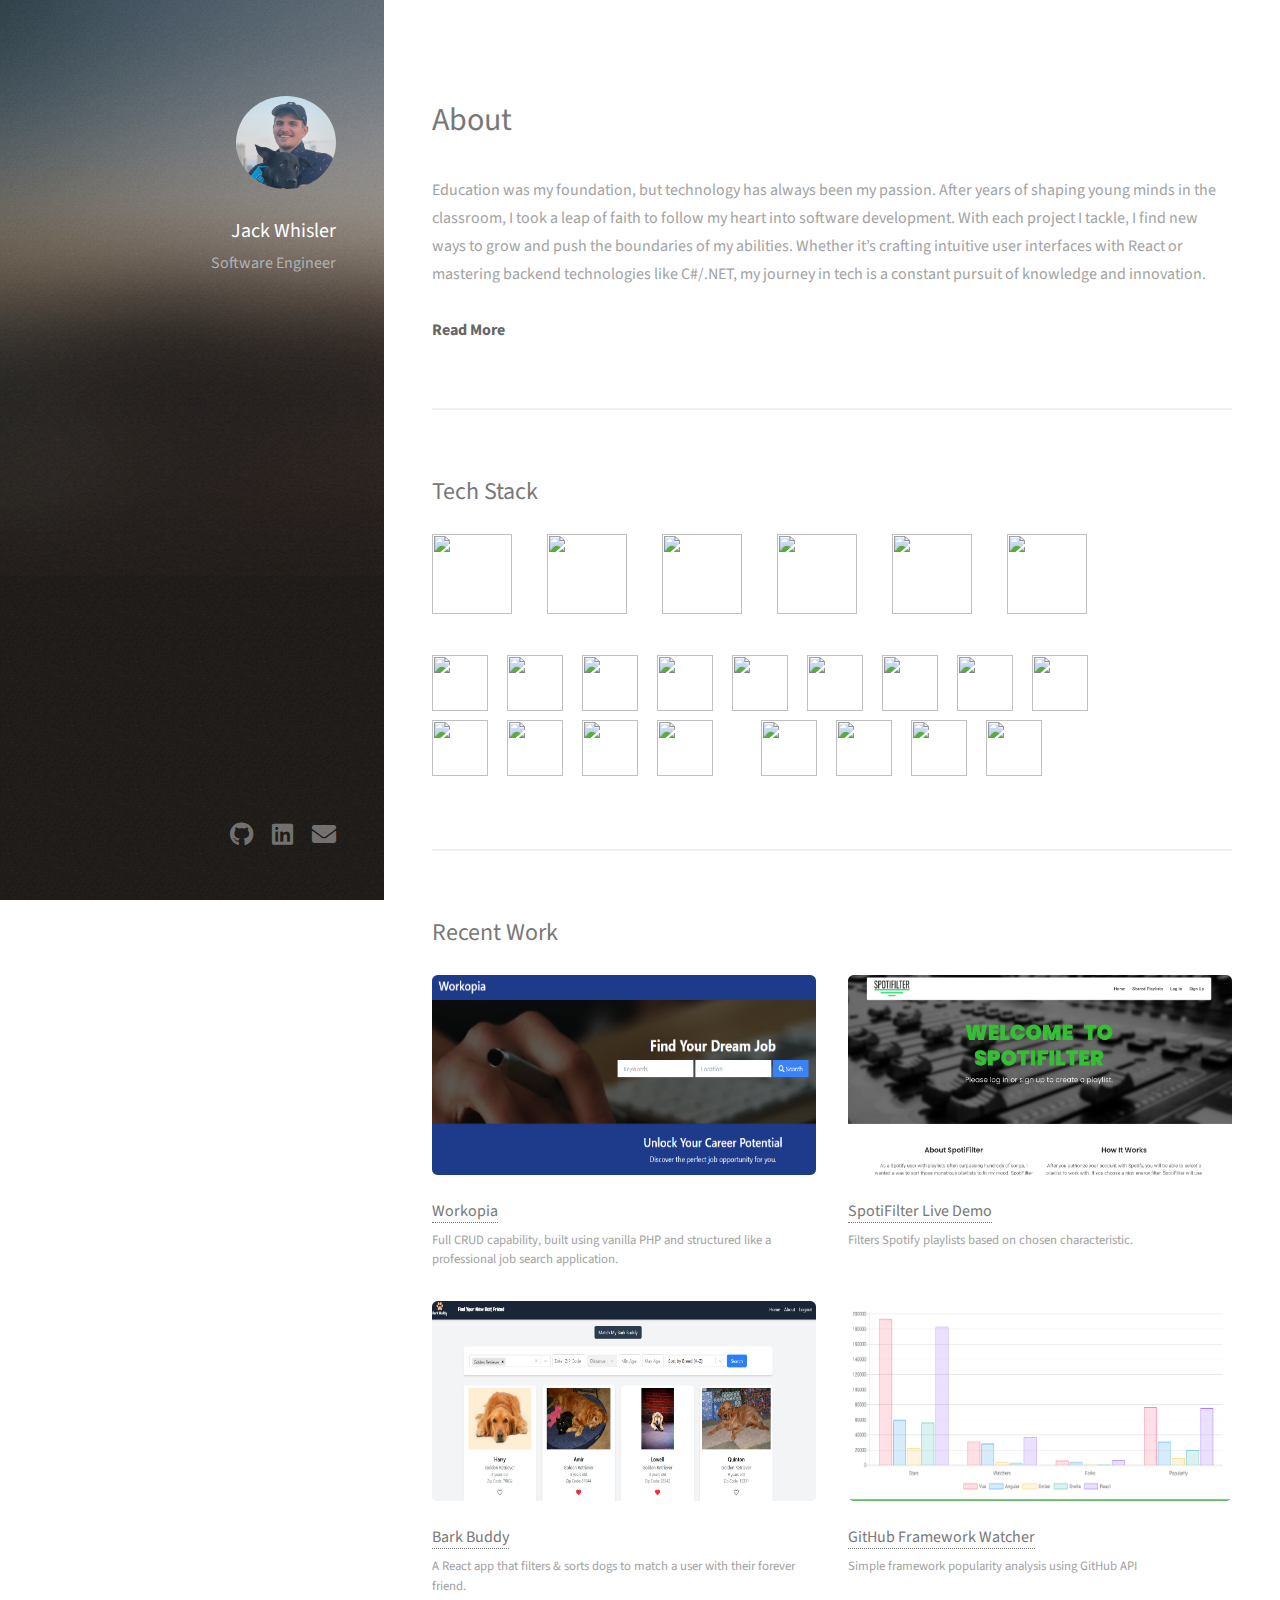
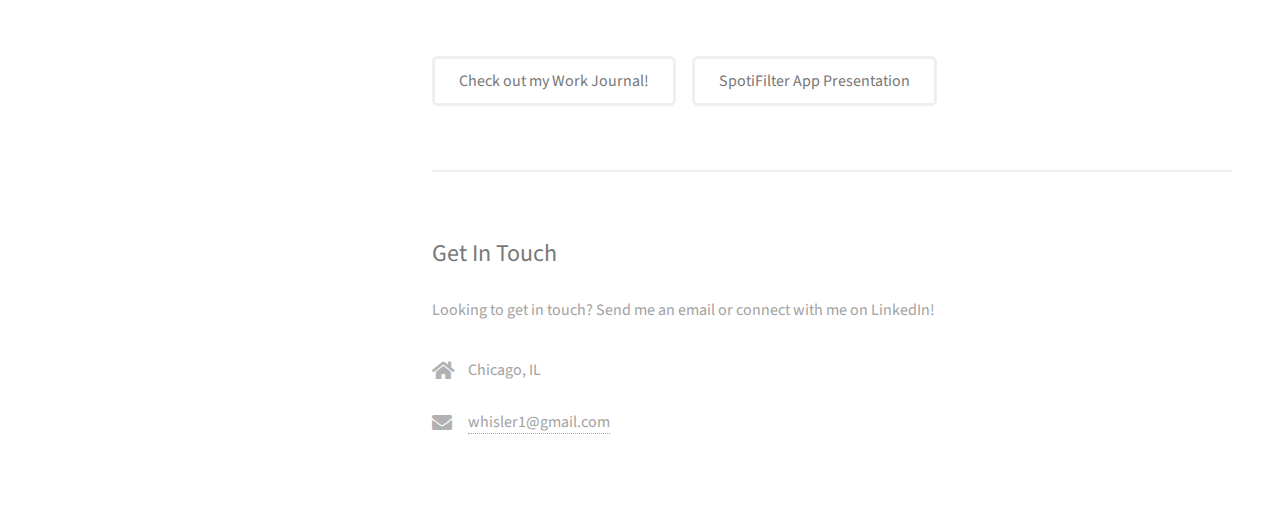
==== commit 0b251c51: "adds bark buddy" ====
--- a/index.html
+++ b/index.html
@@ -122,12 +122,12 @@
                 </article>
                 <article class="col-6 col-12-xsmall work-item">
                     <div class="image fit thumb">
-                        <img src="images/drum_machine.png" alt="">
+                        <img src="images/bark_buddy.JPG" alt="">
                     </div>
                     <h3>
-                        <a href="https://drum-machine-2022.netlify.app/" alt="Drum Machine">Drum Machine</a>
+                        <a href="https://bark-buddy.jackwhisler.com/" alt="Drum Machine">Bark Buddy</a>
                     </h3>
-                    <p>A drum machine made with Vue.js.</p>
+                    <p>A React app that filters & sorts dogs to match a user with their forever friend.</p>
                 </article>
                 <article class="col-6 col-12-xsmall work-item">
                     <div class="image fit thumb">
